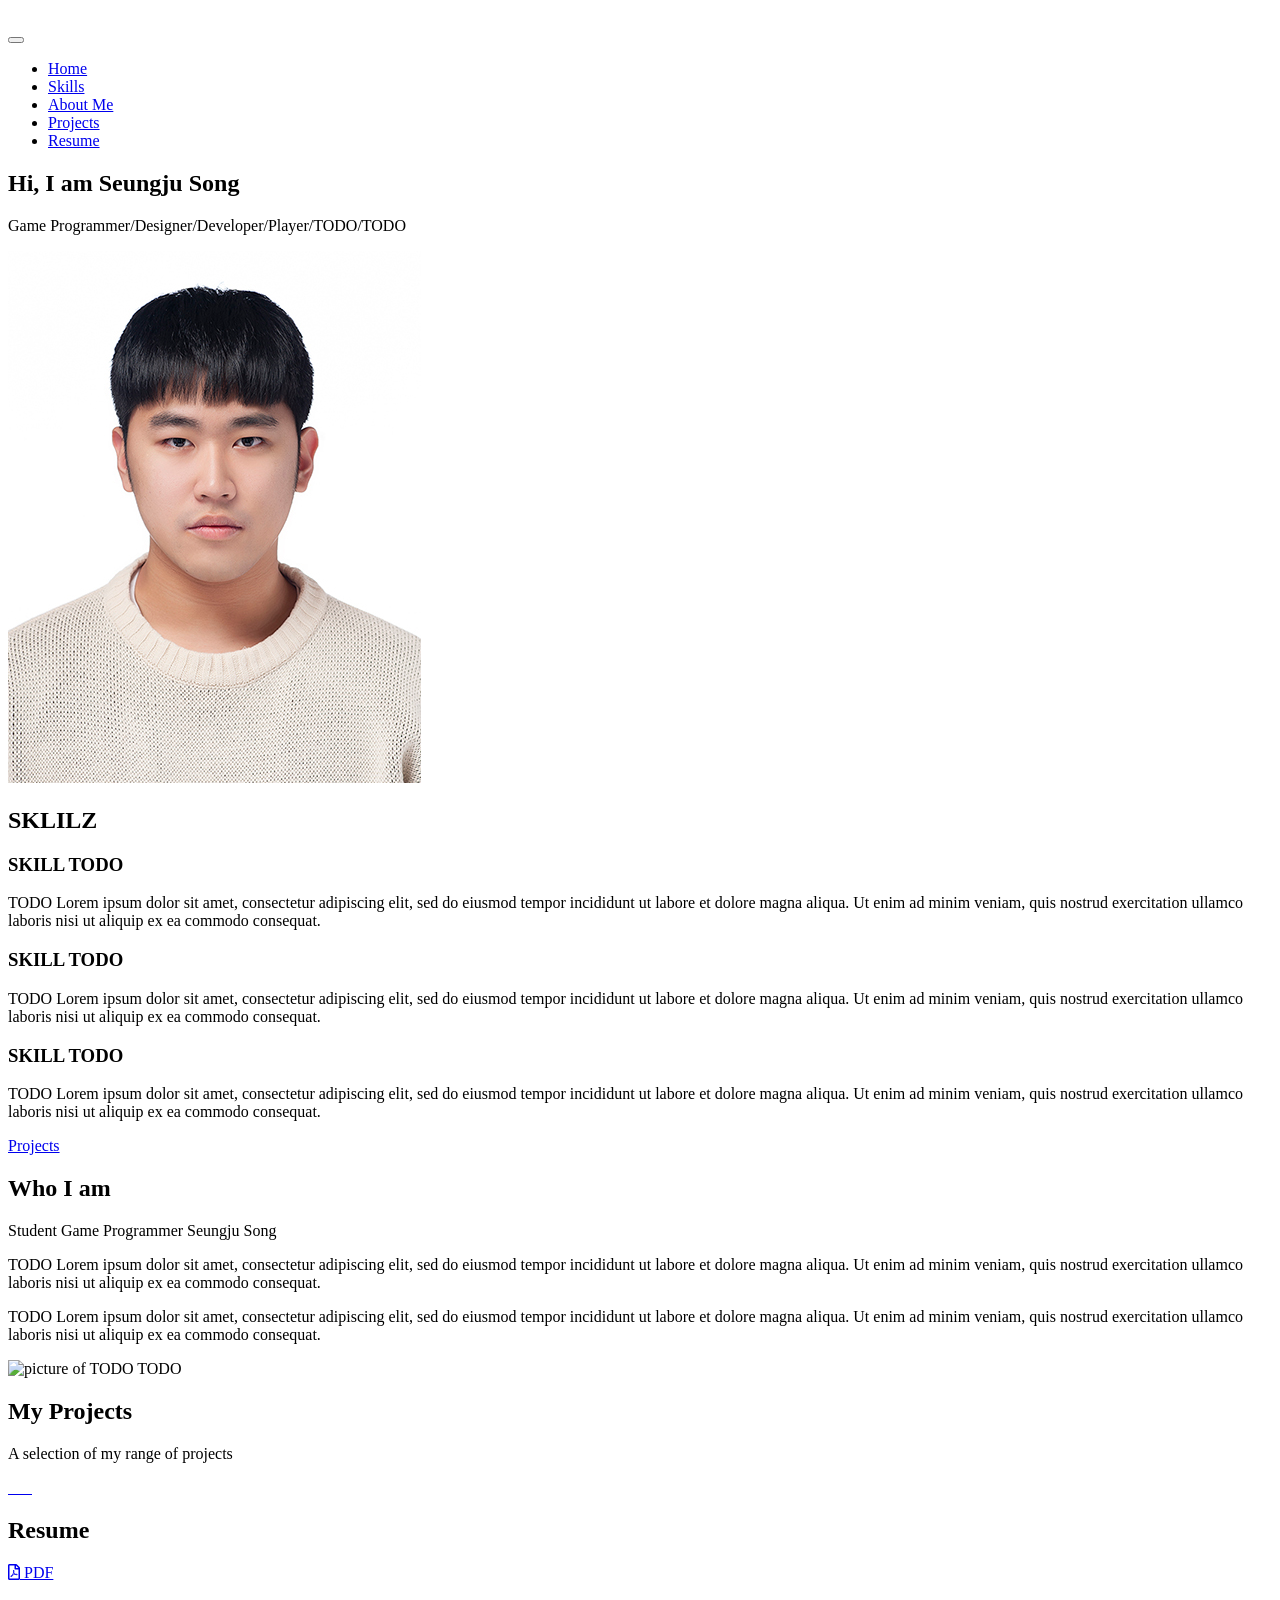
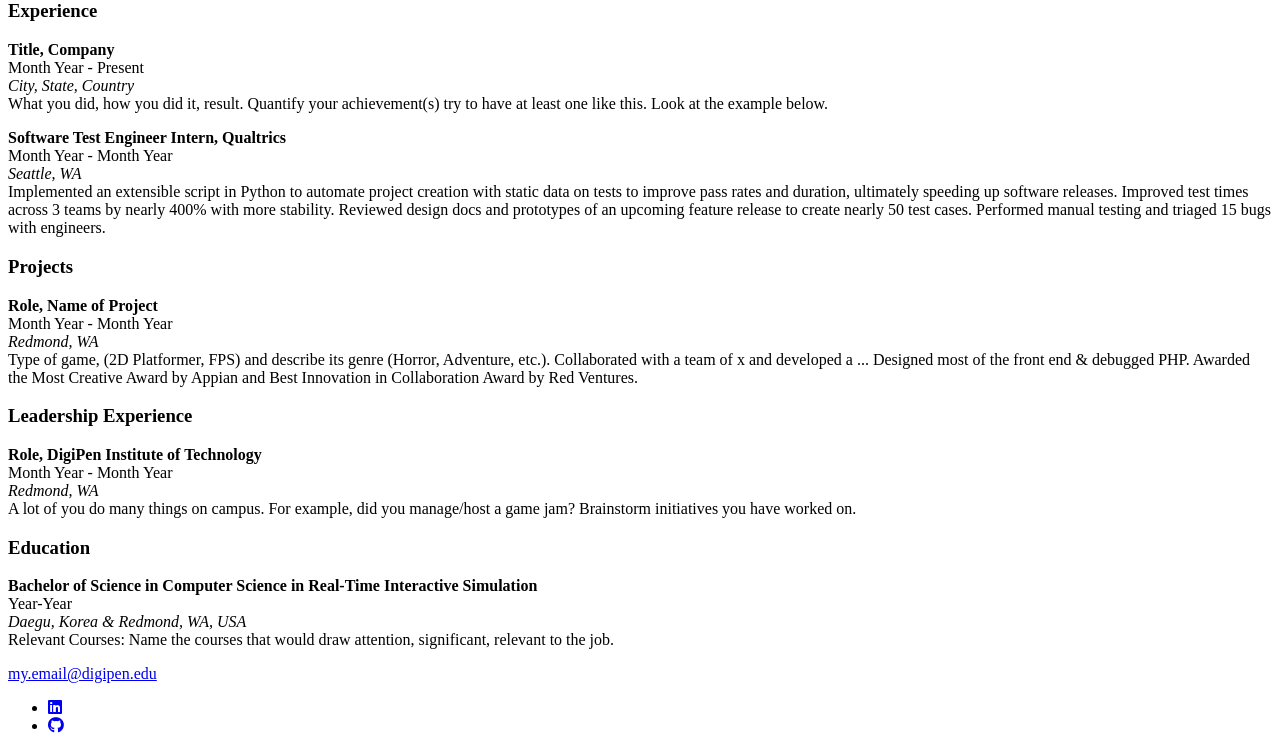
==== index.html @ 893039c9 "Update index.html" ====
<!-- https://youtu.be/_xkSvufmjEs?si=mh-MXT2ZdUasYAYn&t=3416 -->
<!-- adobe.ly/2GAgF93 -->
<!-- https://scrimba.com/build-and-deploy-your-portfolio-c012 -->
<!DOCTYPE html>
<html lang="en">

<head>
    <meta charset="UTF-8">
    <link rel="icon" type="image/svg+xml" href="../img/face.jpg">

    <!-- Help auto scale for desktop & mobile -->
    <meta name="viewport" content="width=device-width, initial-scale=1.0" />
    <title>STUDENT TODO Website</title>

    <!-- Normalize the difference across browsers  https://necolas.github.io/normalize.css/ -->
    <link rel="stylesheet" href="external/normalize.css" />

    <link rel="stylesheet" href="https://cdnjs.cloudflare.com/ajax/libs/font-awesome/5.11.2/css/all.css"
        integrity="sha256-46qynGAkLSFpVbEBog43gvNhfrOj+BmwXdxFgVK/Kvc=" crossorigin="anonymous" />

    <!-- https://fonts.google.com/selection/embed -->
    <link rel="preconnect" href="https://fonts.googleapis.com" />
    <link rel="preconnect" href="https://fonts.gstatic.com" crossorigin />
    <link
        href="https://fonts.googleapis.com/css2?family=Source+Code+Pro:ital,wght@0,200..900;1,200..900&family=Source+Sans+3:ital,wght@0,200..900;1,200..900&display=swap"
        rel="stylesheet" />

    <link rel="stylesheet" href="css/style.css" />
</head>

<body>
    <header>
        <div class="logo">
            <!-- alt text can be blank since the logo is purely decorative and putting something like logo isn't actually helpful -->
            <img src="img/cout.jpg" alt="">
        </div>
        <button class="nav-toggle" aria-label="toggle navigation">
            <span class="hamburger"></span>
        </button>
        <nav class="nav">
            <ul class="nav__list">
                <li class="nav__item"> <a href="#home" class="nav__link">Home</a> </li>
                <li class="nav__item"> <a href="#skills" class="nav__link">Skills</a> </li>
                <li class="nav__item"> <a href="#about" class="nav__link">About Me</a> </li>
                <li class="nav__item"> <a href="#projects" class="nav__link">Projects</a> </li>
                <li class="nav__item"> <a href="#resume" class="nav__link">Resume</a> </li>
            </ul>
        </nav>
    </header>

    <!-- Introduction -->

    <section class="intro" id="#home">
        <!-- TODO put in a mouse based interactive shader visualization page-->
        <!-- <div class="intro-bg">
            <iframe src="webgl/for_fun.html"></iframe>
        </div> -->
        <h1 class="section__title section__title--intro">
            Hi, I am <strong>Seungju Song</strong>
        </h1>
        <p class="section__subtitle section__subtitle--intro">Game Programmer/Designer/Developer/Player/TODO/TODO</p>
        <img src="img/face.jpg" alt="a picture of Seungju Song" class="intro__img" />
    </section>

    <!-- My Services -->
    <section class="my-services" id="skills">
        <h2 class="section__title section__title--services">SKLILZ</h2>
        <div class="services">
            <div class="service">
                <h3>SKILL TODO</h3>
                <p> TODO
                    Lorem ipsum dolor sit amet, consectetur adipiscing elit, sed do eiusmod tempor incididunt ut labore
                    et dolore magna aliqua. Ut enim ad minim veniam, quis nostrud exercitation ullamco laboris nisi ut
                    aliquip ex ea commodo consequat.
                </p>
            </div>

            <div class="service">
                <h3>SKILL TODO</h3>
                <p> TODO
                    Lorem ipsum dolor sit amet, consectetur adipiscing elit, sed do eiusmod tempor incididunt ut labore
                    et dolore magna aliqua. Ut enim ad minim veniam, quis nostrud exercitation ullamco laboris nisi ut
                    aliquip ex ea commodo consequat.
                </p>
            </div>

            <div class="service">
                <h3>SKILL TODO</h3>
                <p> TODO
                    Lorem ipsum dolor sit amet, consectetur adipiscing elit, sed do eiusmod tempor incididunt ut labore
                    et dolore magna aliqua. Ut enim ad minim veniam, quis nostrud exercitation ullamco laboris nisi ut
                    aliquip ex ea commodo consequat.
                </p>
            </div>
        </div>

        <a href="#projects" class="btn">Projects</a>
    </section>

    <!-- About Me -->
    <section class="about-me" id="about">
        <h2 class="section__title section__title--about">Who I am</h2>
        <p class="section__subtitle section__subtitle--about">
            Student Game Programmer Seungju Song
        </p>

        <div class="about-me__body">
            <p>
                TODO Lorem ipsum dolor sit amet, consectetur adipiscing elit, sed do eiusmod tempor incididunt ut labore
                et dolore magna aliqua. Ut enim ad minim veniam, quis nostrud exercitation ullamco laboris nisi ut
                aliquip ex ea commodo consequat.
            </p>
            <p>
                TODO Lorem ipsum dolor sit amet, consectetur adipiscing elit, sed do eiusmod tempor incididunt ut labore
                et dolore magna aliqua. Ut enim ad minim veniam, quis nostrud exercitation ullamco laboris nisi ut
                aliquip ex ea commodo consequat.
            </p>
        </div>
        <img src="img/tall.jpg" alt="picture of TODO TODO" class="about-me__img" />
    </section>

    <!-- My Portfolio -->
    <section class="my-projects" id="projects">
        <h2 class="section__title section__title--projects">My Projects</h2>
        <p class="section__subtitle section__subtitle--projects">
            A selection of my range of projects
        </p>
        <div class="portfolio">
            <a href="portfolio/01_hello.html" class="portfolio__item">
                <img src="img/portfolio_thumbnails/01_hello.jpg" alt="" class="portfolio__img" />
            </a>
            <a href="portfolio/02_meshes.html" class="portfolio__item">
                <img src="img/portfolio_thumbnails/02_meshes.jpg" alt="" class="portfolio__img" />
            </a>
            <a href="portfolio/03_fog.html" class="portfolio__item">
                <img src="img/portfolio_thumbnails/03_fog.jpg" alt="" class="portfolio__img" />
            </a>
            <a href="portfolio/04_toon.html" class="portfolio__item">
                <img src="img/portfolio_thumbnails/04_toon.jpg" alt="" class="portfolio__img" />
            </a>
            <a href="portfolio/05_shadow.html" class="portfolio__item">
                <img src="img/portfolio_thumbnails/05_shadow.jpg" alt="" class="portfolio__img" />
            </a>
            <a href="portfolio/06_value.html" class="portfolio__item">
                <img src="img/portfolio_thumbnails/06_value.jpg" alt="" class="portfolio__img" />
            </a>
            <a href="portfolio/07_gradient.html" class="portfolio__item">
                <img src="img/portfolio_thumbnails/07_gradient.jpg" alt="" class="portfolio__img" />
            </a>

        </div>
    </section>

    <!-- Resume Section -->
    <section class="my-resume" id="resume">
        <h2 class="section__title section__title--resume">Resume</h2>
        <a target="_blank" href="docs/Resume.pdf"><i class="far fa-file-pdf"></i> PDF</a>

        <div class="resume-section">
            <h3>Experience</h3>
            <div class="resume-item">
                <p>
                    <b>Title, Company</b></br>
                    Month Year - Present</br>
                    <em>City, State, Country</em></br>
                    What you did, how you did it, result. Quantify your achievement(s) try to have at least one like
                    this. Look at the example below.
                </p>
            </div>
            <div class="resume-item">
                <p>
                    <b>Software Test Engineer Intern, Qualtrics</b></br>
                    Month Year - Month Year </br>
                    <em>Seattle, WA</em></br>
                    Implemented an extensible script in Python to automate project creation with static data on tests to
                    improve pass rates and duration, ultimately speeding up software releases. Improved test times
                    across 3 teams by nearly 400% with more stability. Reviewed design docs and prototypes of an
                    upcoming feature release to create nearly 50 test cases. Performed manual testing and triaged 15
                    bugs with engineers.
                </p>
            </div>
            <h3>Projects</h3>
            <div class="resume-item">
                <p>
                    <b>Role, Name of Project</b></br>
                    Month Year - Month Year</br>
                    <em>Redmond, WA</em></br>
                    Type of game, (2D Platformer, FPS) and describe its genre (Horror, Adventure, etc.).
                    Collaborated with a team of x and developed a ...
                    Designed most of the front end & debugged PHP.
                    Awarded the Most Creative Award by Appian and Best Innovation in Collaboration Award by Red
                    Ventures.
                </p>
            </div>

            <h3>Leadership Experience</h3>
            <div class="resume-item">
                <p>
                    <b>Role, DigiPen Institute of Technology</b></br>
                    Month Year - Month Year</br>
                    <em>Redmond, WA</em></br>
                    A lot of you do many things on campus.
                    For example, did you manage/host a game jam?
                    Brainstorm initiatives you have worked on.
                </p>
            </div>

            <h3>Education</h3>
            <div class="resume-item">
                <p>
                    <b>Bachelor of Science in Computer Science in Real-Time Interactive Simulation</b></br>
                    Year-Year</br>
                    <em>Daegu, Korea & Redmond, WA, USA</em></br>
                    Relevant Courses: Name the courses that would draw attention, significant, relevant to the job.
                </p>
            </div>
        </div>
    </section>
    <!-- /Resume Section -->

    <!-- Footer -->
    <footer class="footer">
        <a href="mailto:my.email@digipen.edu" class="footer__link">my.email@digipen.edu</a>
        <ul class="social-list">
            <li class="social-list__item">
                <a class="social-list__link" href="https://linkedin.com/in/mylinkedinid">
                    <i class="fab fa-linkedin"></i>
                </a>
            </li>
            <li class="social-list__item">
                <a class="social-list__link" href="https://github.com/mygithubid">
                    <i class="fab fa-github"></i>
                </a>
            </li>
            <!-- Want to list more? search : https://fontawesome.com/v5/search?ic=brands -->
        </ul>
    </footer>

    <script src="js/index.js"></script>
</body>

</html>
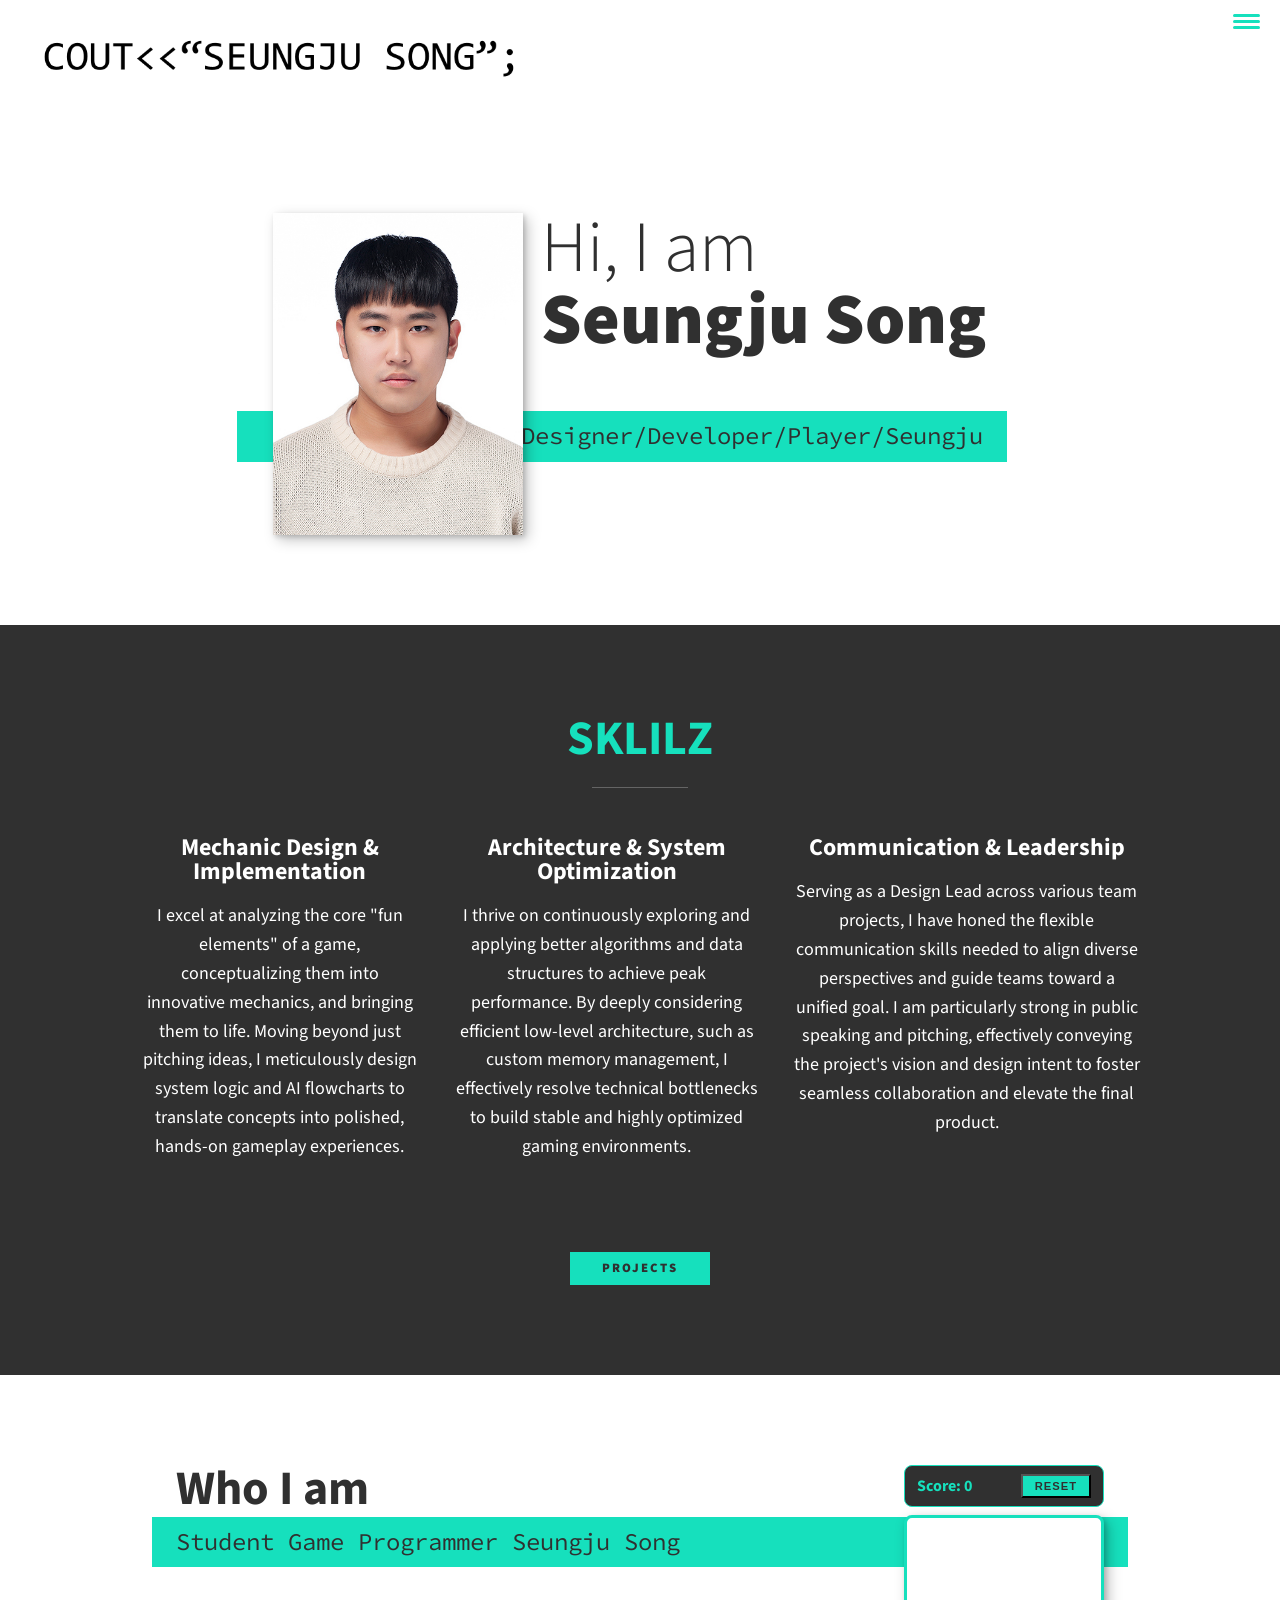
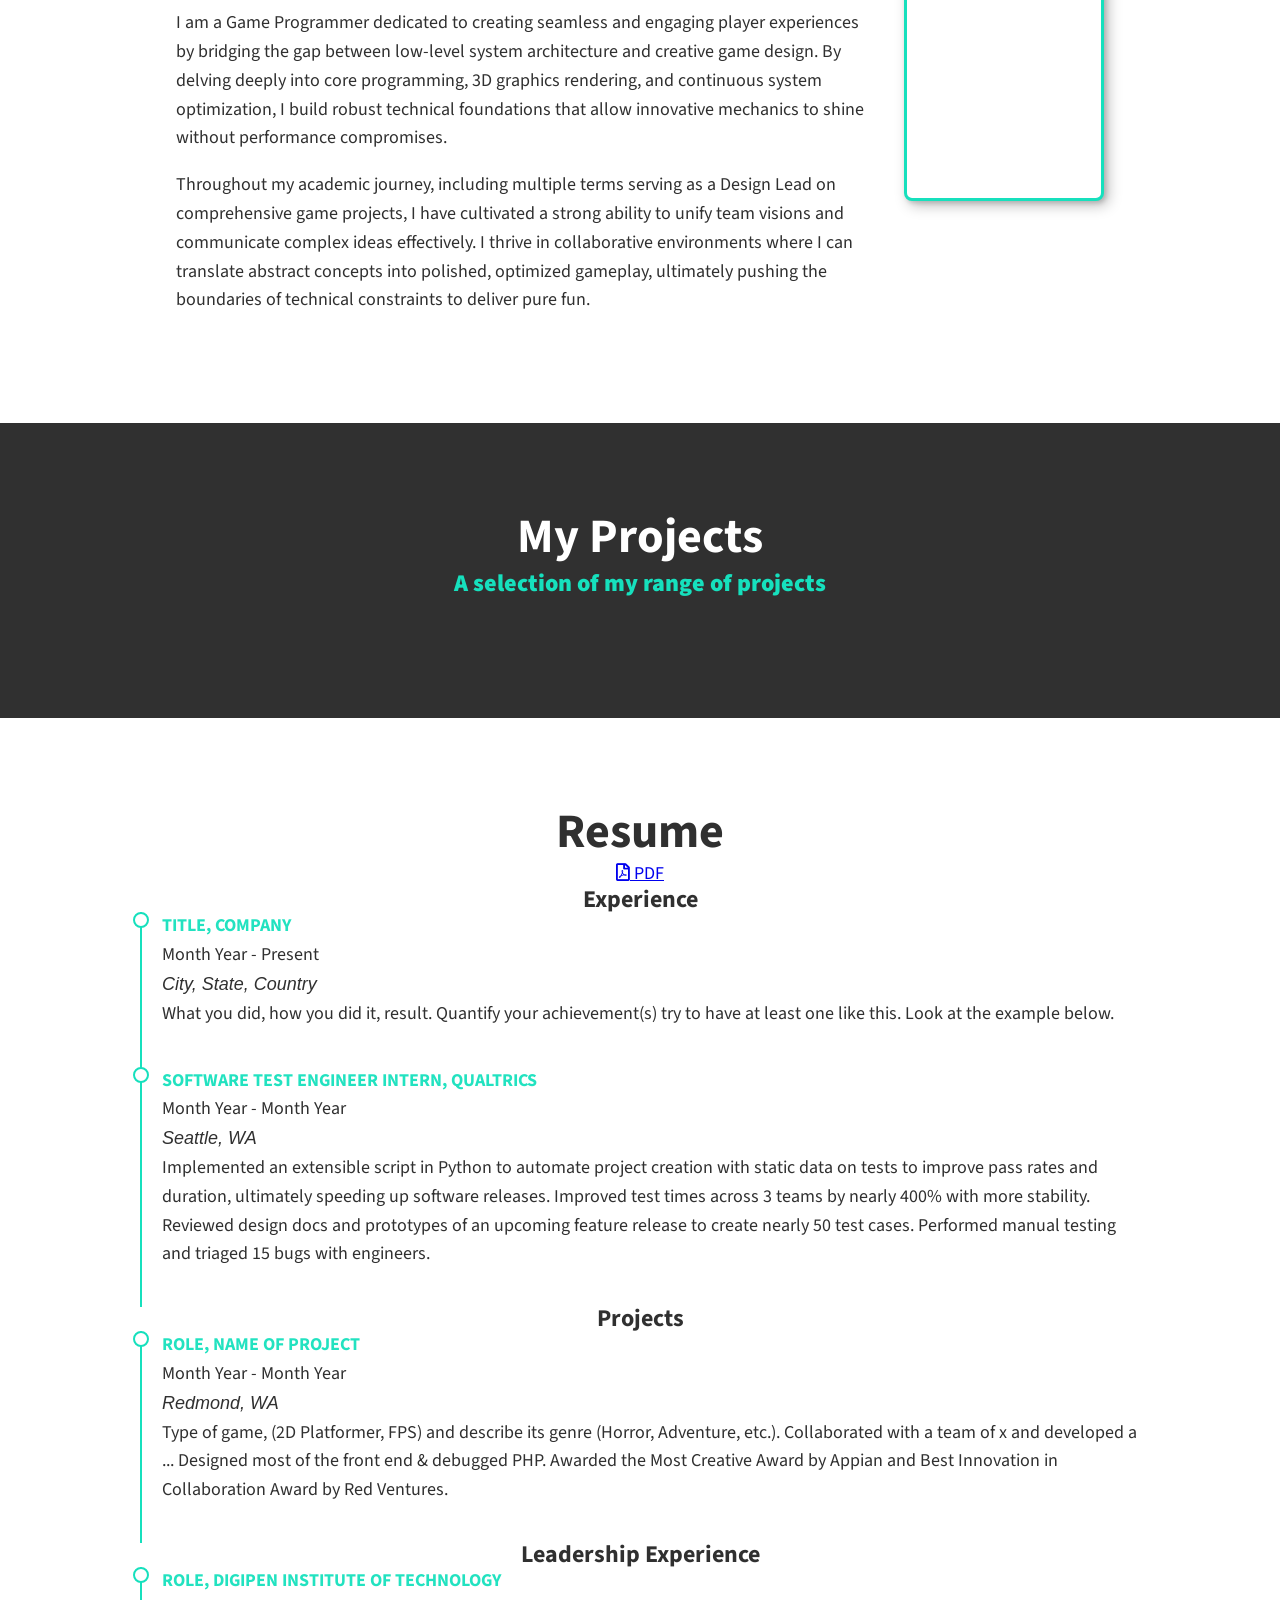
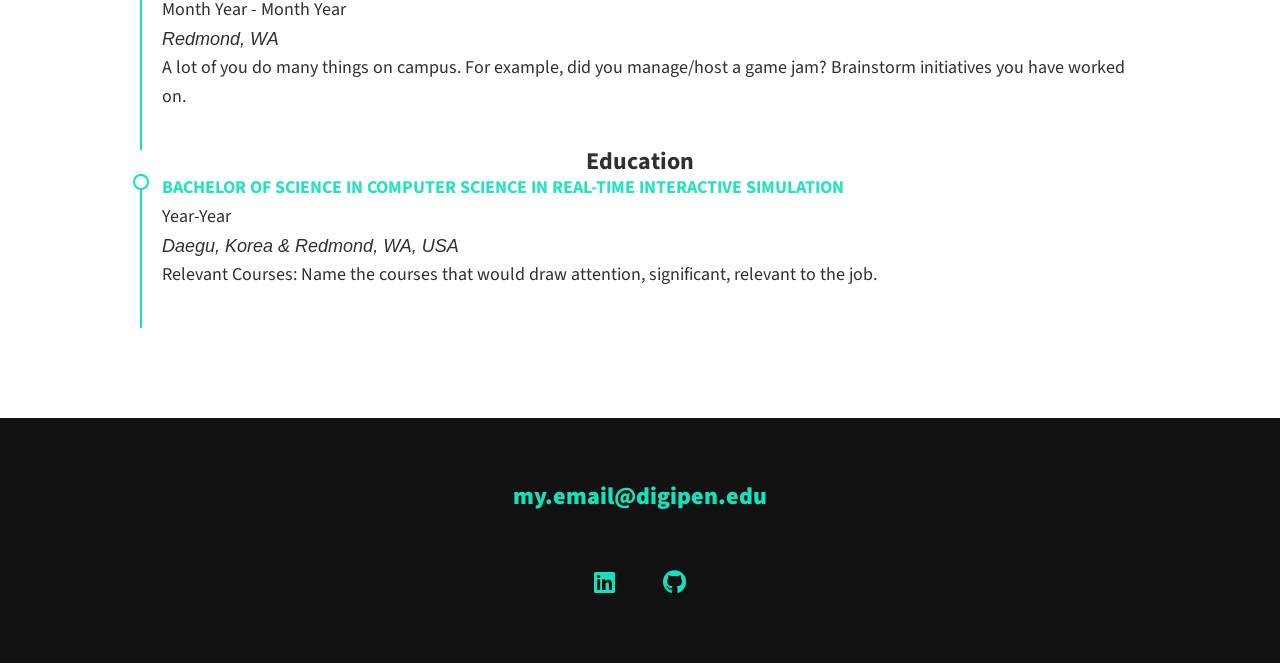
==== commit a9c3fb1a: "need resume" ====
--- a/index.html
+++ b/index.html
@@ -10,7 +10,7 @@
 
     <!-- Help auto scale for desktop & mobile -->
     <meta name="viewport" content="width=device-width, initial-scale=1.0" />
-    <title>STUDENT TODO Website</title>
+    <title>Seungju Website</title>
 
     <!-- Normalize the difference across browsers  https://necolas.github.io/normalize.css/ -->
     <link rel="stylesheet" href="external/normalize.css" />
@@ -26,6 +26,7 @@
         rel="stylesheet" />
 
     <link rel="stylesheet" href="css/style.css" />
+    <script src="https://cdnjs.cloudflare.com/ajax/libs/matter-js/0.19.0/matter.min.js"></script>
 </head>
 
 <body>
@@ -58,7 +59,7 @@
         <h1 class="section__title section__title--intro">
             Hi, I am <strong>Seungju Song</strong>
         </h1>
-        <p class="section__subtitle section__subtitle--intro">Game Programmer/Designer/Developer/Player/TODO/TODO</p>
+        <p class="section__subtitle section__subtitle--intro">Game Programmer/Designer/Developer/Player/Seungju</p>
         <img src="img/face.jpg" alt="a picture of Seungju Song" class="intro__img" />
     </section>
 
@@ -67,29 +68,20 @@
         <h2 class="section__title section__title--services">SKLILZ</h2>
         <div class="services">
             <div class="service">
-                <h3>SKILL TODO</h3>
-                <p> TODO
-                    Lorem ipsum dolor sit amet, consectetur adipiscing elit, sed do eiusmod tempor incididunt ut labore
-                    et dolore magna aliqua. Ut enim ad minim veniam, quis nostrud exercitation ullamco laboris nisi ut
-                    aliquip ex ea commodo consequat.
+                <h3>Mechanic Design & Implementation</h3>
+                <p> I excel at analyzing the core "fun elements" of a game, conceptualizing them into innovative mechanics, and bringing them to life. Moving beyond just pitching ideas, I meticulously design system logic and AI flowcharts to translate concepts into polished, hands-on gameplay experiences.
                 </p>
             </div>
 
             <div class="service">
-                <h3>SKILL TODO</h3>
-                <p> TODO
-                    Lorem ipsum dolor sit amet, consectetur adipiscing elit, sed do eiusmod tempor incididunt ut labore
-                    et dolore magna aliqua. Ut enim ad minim veniam, quis nostrud exercitation ullamco laboris nisi ut
-                    aliquip ex ea commodo consequat.
+                <h3>Architecture & System Optimization</h3>
+                <p> I thrive on continuously exploring and applying better algorithms and data structures to achieve peak performance. By deeply considering efficient low-level architecture, such as custom memory management, I effectively resolve technical bottlenecks to build stable and highly optimized gaming environments.
                 </p>
             </div>
 
             <div class="service">
-                <h3>SKILL TODO</h3>
-                <p> TODO
-                    Lorem ipsum dolor sit amet, consectetur adipiscing elit, sed do eiusmod tempor incididunt ut labore
-                    et dolore magna aliqua. Ut enim ad minim veniam, quis nostrud exercitation ullamco laboris nisi ut
-                    aliquip ex ea commodo consequat.
+                <h3>Communication & Leadership</h3>
+                <p> Serving as a Design Lead across various team projects, I have honed the flexible communication skills needed to align diverse perspectives and guide teams toward a unified goal. I am particularly strong in public speaking and pitching, effectively conveying the project's vision and design intent to foster seamless collaboration and elevate the final product.
                 </p>
             </div>
         </div>
@@ -106,18 +98,22 @@
 
         <div class="about-me__body">
             <p>
-                TODO Lorem ipsum dolor sit amet, consectetur adipiscing elit, sed do eiusmod tempor incididunt ut labore
-                et dolore magna aliqua. Ut enim ad minim veniam, quis nostrud exercitation ullamco laboris nisi ut
-                aliquip ex ea commodo consequat.
+                I am a Game Programmer dedicated to creating seamless and engaging player experiences by bridging the gap between low-level system architecture and creative game design. By delving deeply into core programming, 3D graphics rendering, and continuous system optimization, I build robust technical foundations that allow innovative mechanics to shine without performance compromises.
             </p>
             <p>
-                TODO Lorem ipsum dolor sit amet, consectetur adipiscing elit, sed do eiusmod tempor incididunt ut labore
-                et dolore magna aliqua. Ut enim ad minim veniam, quis nostrud exercitation ullamco laboris nisi ut
-                aliquip ex ea commodo consequat.
+                Throughout my academic journey, including multiple terms serving as a Design Lead on comprehensive game projects, I have cultivated a strong ability to unify team visions and communicate complex ideas effectively. I thrive in collaborative environments where I can translate abstract concepts into polished, optimized gameplay, ultimately pushing the boundaries of technical constraints to deliver pure fun.
             </p>
         </div>
-        <img src="img/tall.jpg" alt="picture of TODO TODO" class="about-me__img" />
-    </section>
+
+        <div class="suika-wrapper suika-grid-area">
+            <div class="suika-header">
+                <h3 id="score-display">Score: 0</h3>
+                <button id="reset-button" class="btn">Reset</button>
+            </div>
+            <div id="suika-container">
+                </div>
+        </div>
+</section>
 
     <!-- My Portfolio -->
     <section class="my-projects" id="projects">
--- a/css/style.css
+++ b/css/style.css
@@ -0,0 +1,610 @@
+/* make padding within widths rather calculating with total width? */
+*,
+*::before,
+*::after {
+  box-sizing: border-box;
+}
+
+/* Custom Properties */
+
+:root {
+  --ff-primary: "Source Sans 3", sans-serif;
+  --ff-secondary: "Source Code Pro", monospace;
+
+  --fw-reg: 300;
+  --fw-bold: 900;
+
+  --clr-light: #ffffff;
+  --clr-dark: #303030;
+  --clr-accent: #16e0bd;
+
+  --fs-h1: 3rem;
+  --fs-h2: 2.25rem;
+  --fs-h3: 1.25rem;
+  --fs-body: 1rem;
+
+  --bs: 0.25em 0.25em 0.75em rgba(0, 0, 0, 0.25),
+    0.125em 0.125em 0.25em rgba(0, 0, 0, 0.15);
+}
+
+/* With wider screens use differnt/bigger numbers */
+@media (min-width: 800px) {
+  :root {
+    --fs-h1: 4.5rem;
+    --fs-h2: 3rem;
+    --fs-h3: 1.5rem;
+    --fs-body: 1.125rem;
+  }
+}
+
+/* General Styles */
+
+html {
+  scroll-behavior: smooth;
+}
+
+body {
+  background: var(--clr-light);
+  color: var(--clr-dark);
+  margin: 0;
+  font-family: var(--ff-primary);
+  font-size: var(--fs-body);
+  line-height: 1.6;
+}
+
+section {
+  padding: 5em 2em;
+}
+
+img {
+  display: block;
+  max-width: 100%;
+}
+
+strong {
+  font-weight: var(--fw-bold);
+}
+
+:focus {
+  outline: 3px solid var(--clr-accent);
+  outline-offset: 3px;
+}
+
+.btn {
+  display: inline-block;
+  padding: 0.5em 2.5em;
+  background: var(--clr-accent);
+  color: var(--clr-dark);
+  text-decoration: none;
+  cursor: pointer;
+  font-size: 0.8rem;
+  text-transform: uppercase;
+  letter-spacing: 2px;
+  font-weight: var(--fw-bold);
+  transition: transform 200ms ease-in-out;
+}
+
+.btn:hover {
+  transform: scale(1.1);
+}
+
+/* Typography */
+
+h1,
+h2,
+h3 {
+  line-height: 1;
+  margin: 0;
+}
+
+h1 {
+  font-size: var(--fs-h1);
+}
+
+h2 {
+  font-size: var(--fs-h2);
+}
+
+h3 {
+  font-size: var(--fs-h3);
+}
+
+.section__title {
+  margin-bottom: 0.25rem;
+}
+
+.section__title--intro {
+  font-weight: var(--fw-reg);
+}
+
+.section__title--intro strong {
+  display: block;
+}
+
+.section__subtitle {
+  margin: 0;
+  font-size: var(--fs-h3);
+}
+
+.section__subtitle--intro,
+.section__subtitle--about {
+  background: var(--clr-accent);
+  padding: 0.25em 1em;
+  font-family: var(--ff-secondary);
+  margin-bottom: 1em;
+}
+
+.section__subtitle--projects {
+  color: var(--clr-accent);
+  font-weight: var(--fw-bold);
+  margin-bottom: 1em;
+}
+
+/* header */
+header {
+  display: flex;
+  justify-content: space-between;
+  padding: 1em;
+}
+.logo {
+  max-width: 528px;
+}
+
+.nav {
+  position: fixed;
+  background: var(--clr-dark);
+  color: var(--clr-light);
+  top: 0;
+  bottom: 0;
+  left: 0;
+  right: 0;
+  z-index: 100;
+
+  transform: translateX(100%);
+  transition: transform 250ms cubic-bezier(0.5, 0, 0.5, 1);
+}
+
+.nav__list {
+  list-style: none;
+  display: flex;
+  height: 100%;
+  flex-direction: column;
+  justify-content: space-evenly;
+  align-items: center;
+  margin: 0;
+  padding: 0;
+}
+
+.nav__link {
+  color: inherit;
+  font-weight: var(--fw-bold);
+  font-size: var(--fs-h2);
+  text-decoration: none;
+}
+
+.nav__link:hover {
+  color: var(--clr-accent);
+}
+
+.nav-toggle {
+  padding: 0.5em;
+  background: transparent;
+  border: 0;
+  cursor: pointer;
+  position: absolute;
+  right: 1em;
+  top: 1em;
+  z-index: 1000;
+}
+
+.nav-open .nav {
+  transform: translateX(0);
+}
+
+.nav-open .nav-toggle {
+  position: fixed;
+}
+
+.nav-open .hamburger {
+  transform: rotate(0.625turn);
+}
+
+.nav-open .hamburger::before {
+  transform: rotate(90deg) translateX(-6px);
+}
+
+.nav-open .hamburger::after {
+  opacity: 0;
+}
+
+.hamburger {
+  display: block;
+  position: relative;
+}
+
+.hamburger,
+.hamburger::before,
+.hamburger::after {
+  background: var(--clr-accent);
+  width: 2em;
+  height: 3px;
+  border-radius: 1em;
+  transition: transform 250ms ease-in-out;
+}
+
+.hamburger::before,
+.hamburger::after {
+  content: "";
+  position: absolute;
+  left: 0;
+  right: 0;
+}
+
+.hamburger::before {
+  top: 6px;
+}
+.hamburger::after {
+  bottom: 6px;
+}
+
+/* Intro Section */
+.intro {
+  position: relative;
+  z-index: 2;
+}
+
+.intro-bg {
+  position: absolute;
+  top: 0;
+  left: 0;
+  width: 100%;
+  height: 100%;
+  overflow: hidden;
+  z-index: -2;
+}
+
+.intro-bg iframe {
+  width: 100%;
+  height: 100%;
+  border: none;
+  position: absolute;
+  top: 0;
+  left: 0;
+}
+
+.intro__img {
+  box-shadow: var(--bs);
+}
+
+.section__subtitle--intro {
+  display: inline-block;
+}
+
+@media (min-width: 600px) {
+  .intro {
+    display: grid;
+    width: min-content;
+    margin: 0 auto;
+    column-gap: 1em;
+    grid-template-areas:
+      "img title"
+      "img subtitle";
+    grid-template-columns: min-content max-content;
+  }
+
+  .intro__img {
+    grid-area: img;
+    min-width: 250px;
+    position: relative;
+    z-index: 2;
+  }
+
+  .section__subtitle--intro {
+    align-self: start;
+    grid-column: -1/1;
+    grid-row: 2;
+    text-align: right;
+    position: relative;
+    left: -1.5em;
+    width: calc(100% + 1.5em);
+  }
+}
+
+/* my services section */
+
+.my-services {
+  background-color: var(--clr-dark);
+  background-image: url(../img/skills-bg.jpg);
+  background-size: cover;
+  background-blend-mode: overlay;
+  color: var(--clr-light);
+  text-align: center;
+}
+
+.section__title--services {
+  color: var(--clr-accent);
+  position: relative;
+}
+
+.section__title--services::after {
+  content: "";
+  display: block;
+  width: 2em;
+  height: 1px;
+  margin: 0.5em auto 1em;
+  background: var(--clr-light);
+  opacity: 0.25;
+}
+
+.services {
+  margin-bottom: 4em;
+}
+
+.service {
+  max-width: 500px;
+  margin: 0 auto;
+}
+
+@media (min-width: 800px) {
+  .services {
+    display: flex;
+    max-width: 1000px;
+    margin-left: auto;
+    margin-right: auto;
+  }
+
+  .service + .service {
+    margin-left: 2em;
+  }
+}
+
+/* About Me */
+
+.about-me {
+  max-width: 1000px;
+  margin: 0 auto;
+}
+
+.about-me__img {
+  box-shadow: var(--bs);
+}
+
+@media (min-width: 600px) {
+  .about-me {
+    display: grid;
+    grid-template-columns: 1fr 200px;
+    grid-template-areas:
+      "title img"
+      "subtitle img"
+      "text img";
+    column-gap: 2em;
+  }
+
+  .section__title--about {
+    grid-area: title;
+  }
+
+  .section__subtitle--about {
+    grid-column: 1 / -1;
+    grid-row: 2;
+    position: relative;
+    left: -1em;
+    width: calc(100% + 2em);
+    padding-left: 1em;
+    padding-right: calc(200px + 2.5em);
+  }
+
+  .about-me__img {
+    grid-area: img;
+    position: relative;
+    z-index: 2;
+  }
+}
+
+/* Portfolio / My projects */
+
+.my-projects {
+  background-color: var(--clr-dark);
+  color: var(--clr-light);
+  text-align: center;
+}
+
+.portfolio {
+  display: grid;
+  grid-template-columns: repeat(auto-fit, minmax(300px, 1fr));
+  max-width: 1200px;
+  margin: 0 auto;
+}
+
+.portfolio__item {
+  background: var(--clr-dark);
+  overflow: hidden;
+}
+
+.portfolio__img {
+  transition: transform 750ms cubic-bezier(0.5, 0, 0.5, 1), opacity 250ms linear;
+}
+
+.portfolio__item:focus {
+  position: relative;
+  z-index: 2;
+}
+
+.portfolio__img:hover,
+.portfolio__item:focus .portfolio__img {
+  transform: scale(1.2);
+  opacity: 0.75;
+}
+
+/*--------------------------------------------------------------
+# Resume Section
+--------------------------------------------------------------*/
+
+.section__title--resume {
+  text-align: center;
+}
+
+.my-resume {
+  display: flex;
+  flex-direction: column;
+  align-items: center;
+}
+
+.resume-section h3 {
+  color: var(--clr-dark);
+  text-align: center;
+}
+
+.resume-section .resume-item {
+  padding: 0 0 20px 20px;
+  margin-top: -18px;
+  border-left: 2px solid var(--clr-accent);
+  position: relative;
+  max-width: 1000px;
+}
+
+.resume-section .resume-item b {
+  text-transform: uppercase;
+  color: color-mix(in srgb, var(--clr-accent), transparent 5%);
+  position: sticky;
+}
+
+.resume-section .resume-item::before {
+  content: "";
+  position: absolute;
+  width: 16px;
+  height: 16px;
+  border-radius: 50px;
+  left: -9px;
+  top: 0;
+  background: var(--clr-light);
+  border: 2px solid var(--clr-accent);
+}
+
+/* Footer */
+
+.footer {
+  background: #111;
+  color: var(--clr-accent);
+  text-align: center;
+  padding: 2.5em 0;
+  font-size: var(--fs-h3);
+}
+
+.footer a {
+  color: inherit;
+  text-decoration: none;
+}
+
+.footer__link {
+  font-weight: var(--fw-bold);
+}
+
+.footer__link:hover,
+.social-list__link:hover {
+  opacity: 0.7;
+}
+
+.footer__link:hover {
+  text-decoration: underline;
+}
+
+.social-list {
+  list-style: none;
+  display: flex;
+  justify-content: center;
+  margin: 2em 0 0;
+  padding: 0;
+}
+
+.social-list__item {
+  margin: 0 0.5em;
+}
+
+.social-list__link {
+  padding: 0.5em;
+}
+
+/* individual portfolio item styles */
+
+.portfolio-item-individual {
+  padding: 0 2em 2em;
+  max-width: 1200px;
+  margin: 0 auto;
+}
+
+.portfolio-item-individual p,
+.portfolio-item-individual ul {
+  max-width: 600px;
+  margin-left: auto;
+  margin-right: auto;
+}
+
+.portfolio-item-individual iframe {
+  box-shadow: var(--bs);
+  display: block;
+  max-width: 1200px;
+  width: 100%;
+  height: auto;
+  aspect-ratio: 4 / 3; /* Maintain aspect ratio */
+  margin: 0 auto; /* Centering */
+  border: none;
+}
+
+
+.suika-wrapper {
+    width: 100%;
+    max-width: 300px; 
+    margin: 0 auto;
+    display: flex;
+    flex-direction: column;
+    gap: 8px;
+    z-index: 2;
+}
+
+@media (min-width: 600px) {
+    .suika-grid-area {
+        grid-area: img; 
+    }
+}
+
+.suika-header {
+    display: flex;
+    justify-content: space-between;
+    align-items: center;
+    background: var(--clr-dark);
+    padding: 8px 12px;
+    border-radius: 8px;
+    border: 1px solid var(--clr-accent);
+}
+
+.suika-header h3 {
+    font-size: 1rem;
+    color: var(--clr-accent);
+    margin: 0;
+}
+
+#reset-button {
+    padding: 4px 12px;
+    font-size: 0.7rem;
+    letter-spacing: 1px;
+}
+
+#suika-container {
+    width: 100%;
+    aspect-ratio: 210 / 300; 
+    position: relative;
+    border: 3px solid var(--clr-accent);
+    border-radius: 8px;
+    background: #fff;
+    cursor: pointer;
+    box-shadow: var(--bs);
+    overflow: hidden;
+   
+}
+
+#suika-container canvas {
+    width: 100% !important;
+    height: 100% !important;
+    display: block;
+}
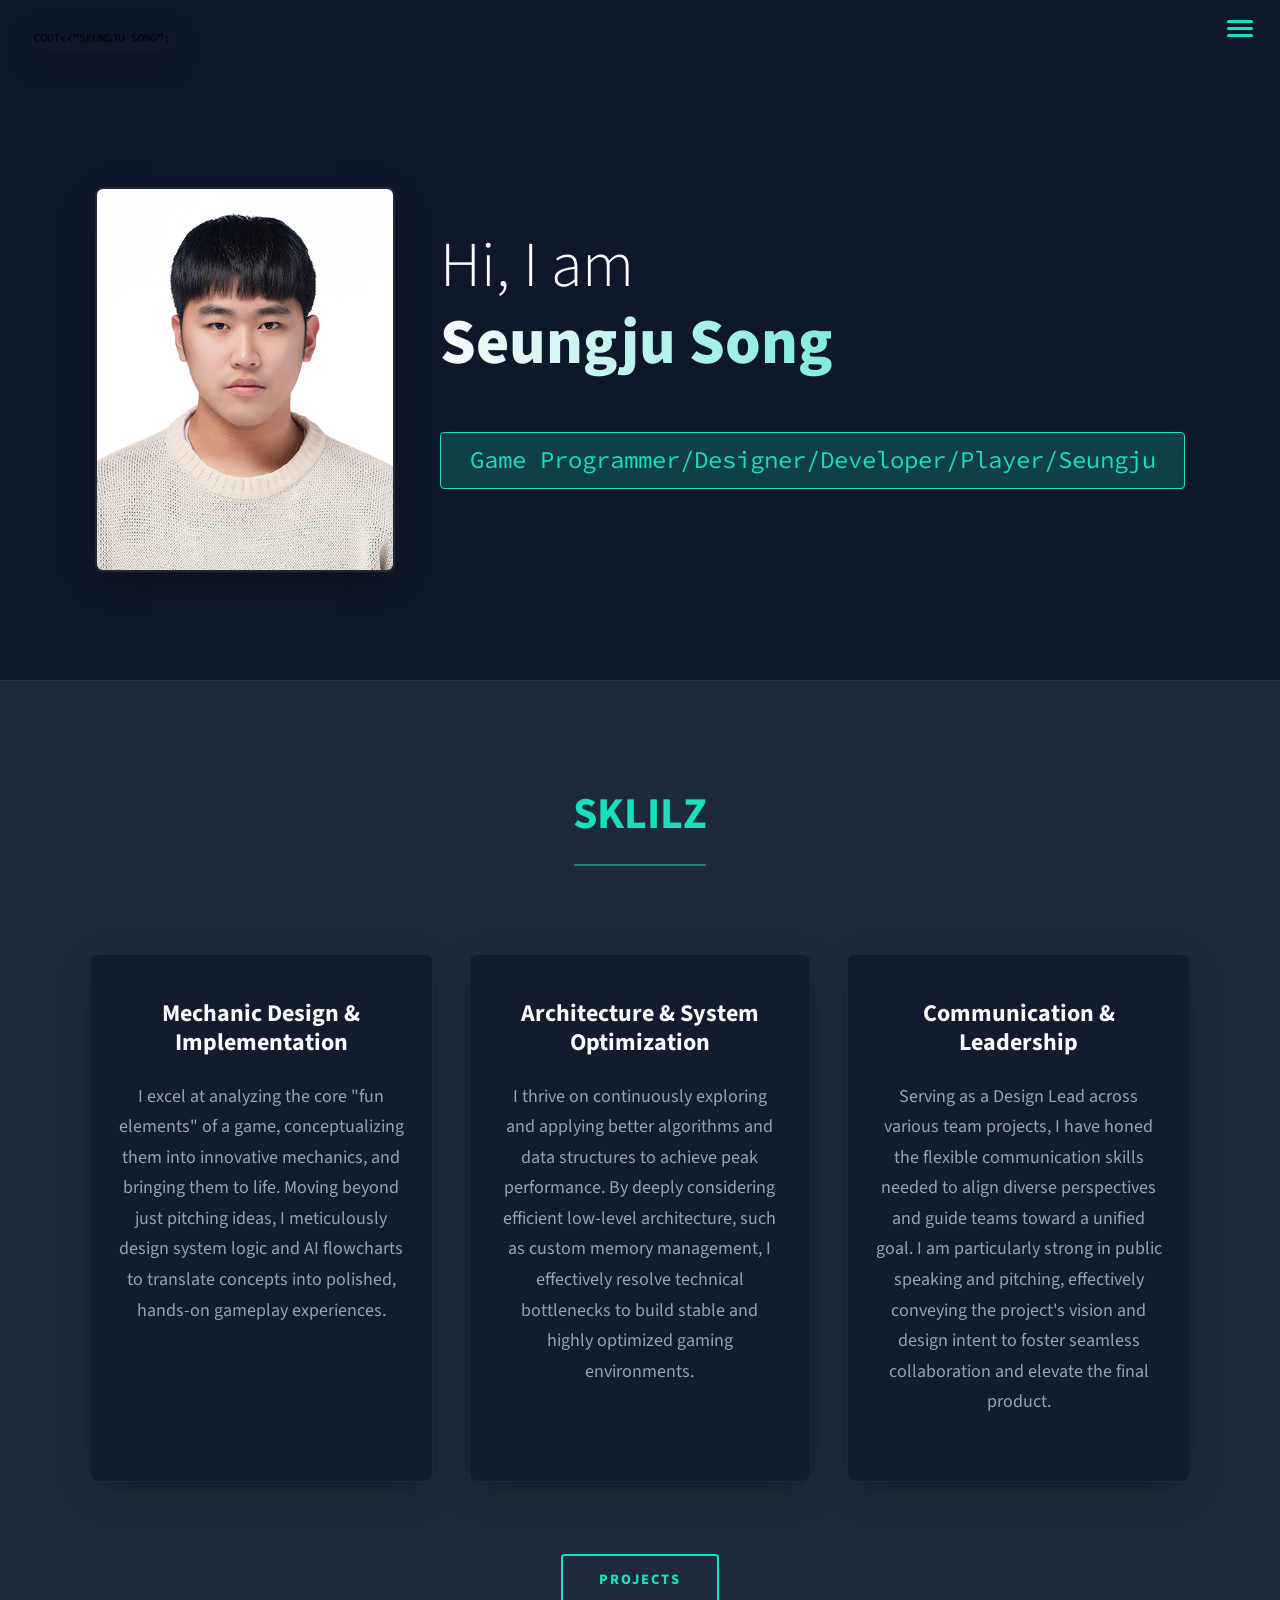
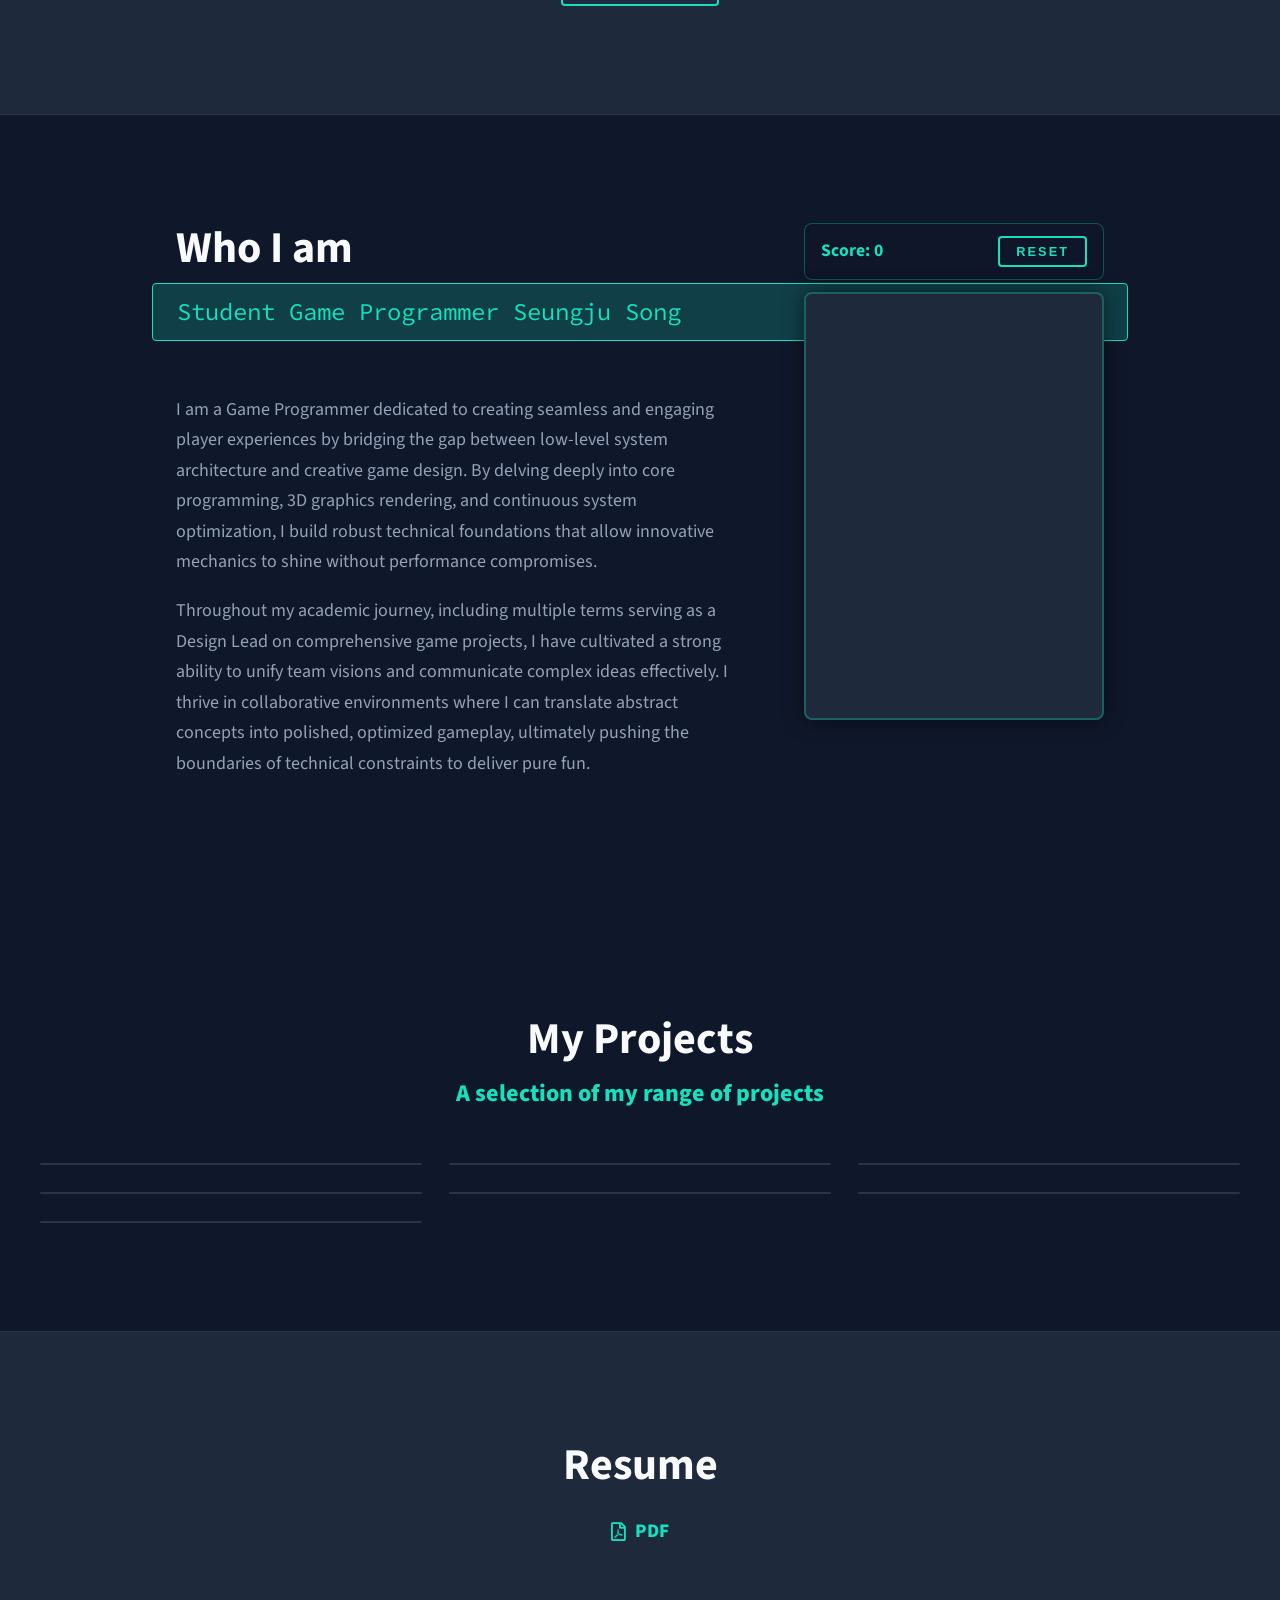
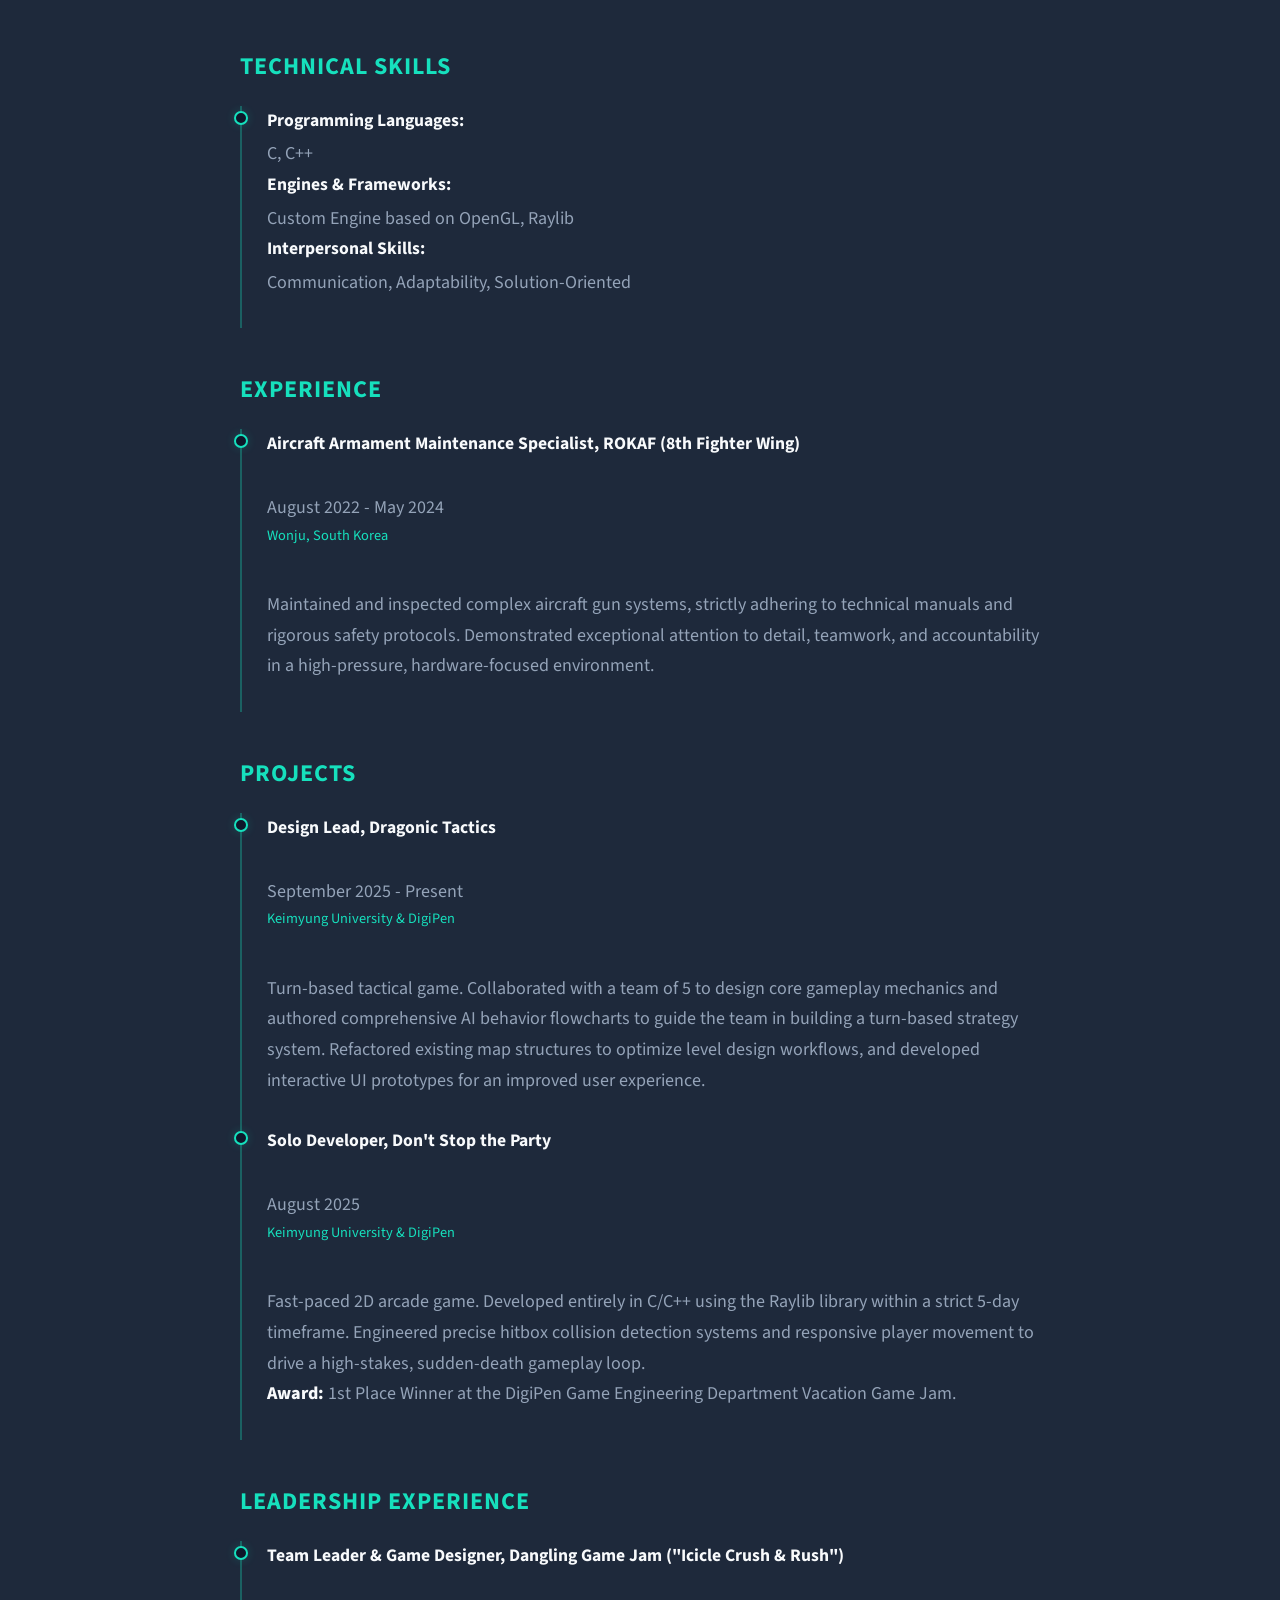
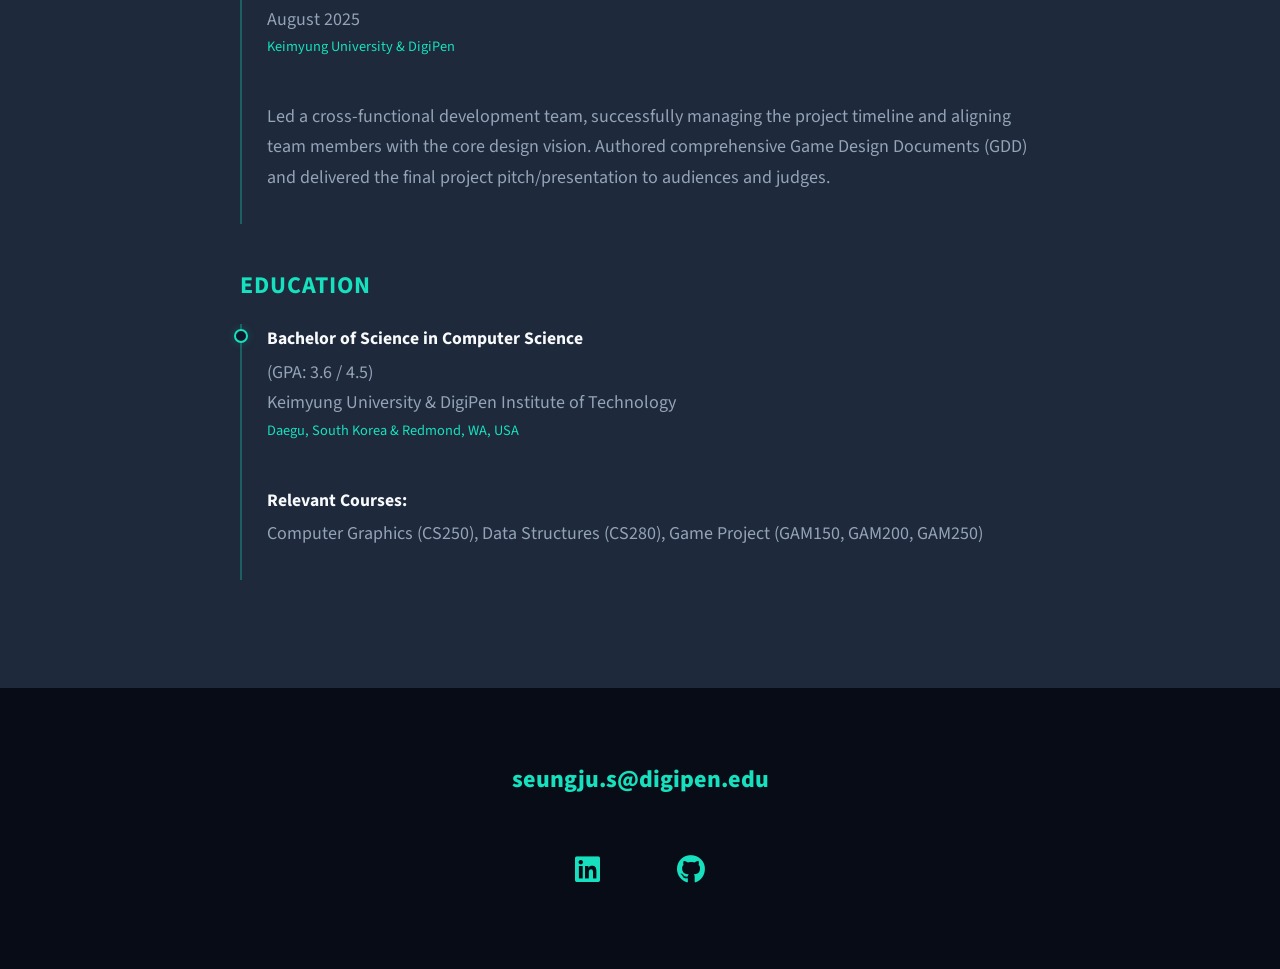
==== commit 8931439a: "done" ====
--- a/index.html
+++ b/index.html
@@ -148,66 +148,66 @@
     </section>
 
     <!-- Resume Section -->
-    <section class="my-resume" id="resume">
+<section class="my-resume" id="resume">
         <h2 class="section__title section__title--resume">Resume</h2>
         <a target="_blank" href="docs/Resume.pdf"><i class="far fa-file-pdf"></i> PDF</a>
 
         <div class="resume-section">
+            <h3>Technical Skills</h3>
+            <div class="resume-item">
+                <p>
+                    <b>Programming Languages:</b> C, C++<br>
+                    <b>Engines & Frameworks:</b> Custom Engine based on OpenGL, Raylib<br>
+                    <b>Interpersonal Skills:</b> Communication, Adaptability, Solution-Oriented
+                </p>
+            </div>
+
             <h3>Experience</h3>
             <div class="resume-item">
                 <p>
-                    <b>Title, Company</b></br>
-                    Month Year - Present</br>
-                    <em>City, State, Country</em></br>
-                    What you did, how you did it, result. Quantify your achievement(s) try to have at least one like
-                    this. Look at the example below.
-                </p>
-            </div>
-            <div class="resume-item">
-                <p>
-                    <b>Software Test Engineer Intern, Qualtrics</b></br>
-                    Month Year - Month Year </br>
-                    <em>Seattle, WA</em></br>
-                    Implemented an extensible script in Python to automate project creation with static data on tests to
-                    improve pass rates and duration, ultimately speeding up software releases. Improved test times
-                    across 3 teams by nearly 400% with more stability. Reviewed design docs and prototypes of an
-                    upcoming feature release to create nearly 50 test cases. Performed manual testing and triaged 15
-                    bugs with engineers.
-                </p>
-            </div>
+                    <b>Aircraft Armament Maintenance Specialist, ROKAF (8th Fighter Wing)</b><br>
+                    August 2022 - May 2024<br>
+                    <em>Wonju, South Korea</em><br>
+                    Maintained and inspected complex aircraft gun systems, strictly adhering to technical manuals and rigorous safety protocols. Demonstrated exceptional attention to detail, teamwork, and accountability in a high-pressure, hardware-focused environment.
+                </p>
+            </div>
+
             <h3>Projects</h3>
             <div class="resume-item">
                 <p>
-                    <b>Role, Name of Project</b></br>
-                    Month Year - Month Year</br>
-                    <em>Redmond, WA</em></br>
-                    Type of game, (2D Platformer, FPS) and describe its genre (Horror, Adventure, etc.).
-                    Collaborated with a team of x and developed a ...
-                    Designed most of the front end & debugged PHP.
-                    Awarded the Most Creative Award by Appian and Best Innovation in Collaboration Award by Red
-                    Ventures.
+                    <b>Design Lead, Dragonic Tactics</b><br>
+                    September 2025 - Present<br>
+                    <em>Keimyung University & DigiPen</em><br>
+                    Turn-based tactical game. Collaborated with a team of 5 to design core gameplay mechanics and authored comprehensive AI behavior flowcharts to guide the team in building a turn-based strategy system. Refactored existing map structures to optimize level design workflows, and developed interactive UI prototypes for an improved user experience.
+                </p>
+            </div>
+            <div class="resume-item">
+                <p>
+                    <b>Solo Developer, Don't Stop the Party</b><br>
+                    August 2025<br>
+                    <em>Keimyung University & DigiPen</em><br>
+                    Fast-paced 2D arcade game. Developed entirely in C/C++ using the Raylib library within a strict 5-day timeframe. Engineered precise hitbox collision detection systems and responsive player movement to drive a high-stakes, sudden-death gameplay loop.<br>
+                    <strong>Award:</strong> 1st Place Winner at the DigiPen Game Engineering Department Vacation Game Jam.
                 </p>
             </div>
 
             <h3>Leadership Experience</h3>
             <div class="resume-item">
                 <p>
-                    <b>Role, DigiPen Institute of Technology</b></br>
-                    Month Year - Month Year</br>
-                    <em>Redmond, WA</em></br>
-                    A lot of you do many things on campus.
-                    For example, did you manage/host a game jam?
-                    Brainstorm initiatives you have worked on.
+                    <b>Team Leader & Game Designer, Dangling Game Jam ("Icicle Crush & Rush")</b><br>
+                    August 2025<br>
+                    <em>Keimyung University & DigiPen</em><br>
+                    Led a cross-functional development team, successfully managing the project timeline and aligning team members with the core design vision. Authored comprehensive Game Design Documents (GDD) and delivered the final project pitch/presentation to audiences and judges.
                 </p>
             </div>
 
             <h3>Education</h3>
             <div class="resume-item">
                 <p>
-                    <b>Bachelor of Science in Computer Science in Real-Time Interactive Simulation</b></br>
-                    Year-Year</br>
-                    <em>Daegu, Korea & Redmond, WA, USA</em></br>
-                    Relevant Courses: Name the courses that would draw attention, significant, relevant to the job.
+                    <b>Bachelor of Science in Computer Science</b> (GPA: 3.6 / 4.5)<br>
+                    Keimyung University & DigiPen Institute of Technology<br>
+                    <em>Daegu, South Korea & Redmond, WA, USA</em><br>
+                    <b>Relevant Courses:</b> Computer Graphics (CS250), Data Structures (CS280), Game Project (GAM150, GAM200, GAM250)
                 </p>
             </div>
         </div>
@@ -216,15 +216,15 @@
 
     <!-- Footer -->
     <footer class="footer">
-        <a href="mailto:my.email@digipen.edu" class="footer__link">my.email@digipen.edu</a>
+        <a href="mailto:seungju.s@digipen.edu" class="footer__link">seungju.s@digipen.edu</a>
         <ul class="social-list">
             <li class="social-list__item">
-                <a class="social-list__link" href="https://linkedin.com/in/mylinkedinid">
+                <a class="social-list__link" href="https://www.linkedin.com/in/seungju-song-8673b0381/">
                     <i class="fab fa-linkedin"></i>
                 </a>
             </li>
             <li class="social-list__item">
-                <a class="social-list__link" href="https://github.com/mygithubid">
+                <a class="social-list__link" href="https://github.com/seungju-digipen">
                     <i class="fab fa-github"></i>
                 </a>
             </li>
--- a/css/style.css
+++ b/css/style.css
@@ -1,167 +1,178 @@
-/* make padding within widths rather calculating with total width? */
+/* ==========================================================================
+   Base & Custom Properties
+   ========================================================================== */
 *,
 *::before,
 *::after {
   box-sizing: border-box;
 }
 
-/* Custom Properties */
-
 :root {
   --ff-primary: "Source Sans 3", sans-serif;
   --ff-secondary: "Source Code Pro", monospace;
 
   --fw-reg: 300;
-  --fw-bold: 900;
-
-  --clr-light: #ffffff;
-  --clr-dark: #303030;
-  --clr-accent: #16e0bd;
+  --fw-bold: 800;
+
+  /* Modern Dark Theme Colors */
+  --clr-bg: #0f172a;        /* Deep slate */
+  --clr-surface: #1e293b;   /* Slightly lighter slate for cards */
+  --clr-text: #94a3b8;      /* Muted text for readability */
+  --clr-heading: #f8fafc;   /* Crisp white for headings */
+  --clr-accent: #16e0bd;    /* Existing mint accent */
+  --clr-accent-glow: rgba(22, 224, 189, 0.2);
 
   --fs-h1: 3rem;
   --fs-h2: 2.25rem;
   --fs-h3: 1.25rem;
   --fs-body: 1rem;
 
-  --bs: 0.25em 0.25em 0.75em rgba(0, 0, 0, 0.25),
-    0.125em 0.125em 0.25em rgba(0, 0, 0, 0.15);
-}
-
-/* With wider screens use differnt/bigger numbers */
+  --bs: 0 10px 30px -10px rgba(0, 0, 0, 0.5);
+  --transition: all 0.3s cubic-bezier(0.25, 0.8, 0.25, 1);
+}
+
 @media (min-width: 800px) {
   :root {
-    --fs-h1: 4.5rem;
-    --fs-h2: 3rem;
+    --fs-h1: 4rem;
+    --fs-h2: 2.75rem;
     --fs-h3: 1.5rem;
     --fs-body: 1.125rem;
   }
 }
 
-/* General Styles */
-
 html {
   scroll-behavior: smooth;
 }
 
 body {
-  background: var(--clr-light);
-  color: var(--clr-dark);
+  background: var(--clr-bg);
+  color: var(--clr-text);
   margin: 0;
   font-family: var(--ff-primary);
   font-size: var(--fs-body);
-  line-height: 1.6;
+  line-height: 1.7;
 }
 
 section {
-  padding: 5em 2em;
+  padding: 6em 2em;
 }
 
 img {
   display: block;
   max-width: 100%;
+  border-radius: 8px; /* Softer edges for images */
 }
 
 strong {
   font-weight: var(--fw-bold);
+  color: var(--clr-heading);
 }
 
 :focus {
-  outline: 3px solid var(--clr-accent);
-  outline-offset: 3px;
+  outline: 2px solid var(--clr-accent);
+  outline-offset: 4px;
+}
+
+/* ==========================================================================
+   Typography & Buttons
+   ========================================================================== */
+h1, h2, h3 {
+  line-height: 1.2;
+  margin: 0;
+  color: var(--clr-heading);
+}
+
+h1 { font-size: var(--fs-h1); }
+h2 { font-size: var(--fs-h2); }
+h3 { font-size: var(--fs-h3); }
+
+.section__title {
+  margin-bottom: 0.5rem;
+}
+
+.section__title--intro {
+  font-weight: var(--fw-reg);
+}
+
+.section__title--intro strong {
+  display: block;
+  /* Gradient text effect for the name */
+  background: linear-gradient(90deg, var(--clr-heading), var(--clr-accent));
+  -webkit-background-clip: text;
+  -webkit-text-fill-color: transparent;
+}
+
+.section__subtitle {
+  margin: 0;
+  font-size: var(--fs-h3);
+}
+
+.section__subtitle--intro,
+.section__subtitle--about {
+  background: var(--clr-accent-glow);
+  color: var(--clr-accent);
+  padding: 0.3em 1.2em;
+  font-family: var(--ff-secondary);
+  margin-bottom: 1.5em;
+  border-radius: 4px;
+  border: 1px solid var(--clr-accent);
+  display: inline-block;
+}
+
+.section__subtitle--projects {
+  color: var(--clr-accent);
+  font-weight: var(--fw-bold);
+  margin-bottom: 2em;
 }
 
 .btn {
   display: inline-block;
-  padding: 0.5em 2.5em;
-  background: var(--clr-accent);
-  color: var(--clr-dark);
+  padding: 0.8em 2.5em;
+  background: transparent;
+  color: var(--clr-accent);
+  border: 2px solid var(--clr-accent);
+  border-radius: 4px;
   text-decoration: none;
   cursor: pointer;
-  font-size: 0.8rem;
+  font-size: 0.9rem;
   text-transform: uppercase;
   letter-spacing: 2px;
   font-weight: var(--fw-bold);
-  transition: transform 200ms ease-in-out;
+  transition: var(--transition);
 }
 
 .btn:hover {
-  transform: scale(1.1);
-}
-
-/* Typography */
-
-h1,
-h2,
-h3 {
-  line-height: 1;
-  margin: 0;
-}
-
-h1 {
-  font-size: var(--fs-h1);
-}
-
-h2 {
-  font-size: var(--fs-h2);
-}
-
-h3 {
-  font-size: var(--fs-h3);
-}
-
-.section__title {
-  margin-bottom: 0.25rem;
-}
-
-.section__title--intro {
-  font-weight: var(--fw-reg);
-}
-
-.section__title--intro strong {
-  display: block;
-}
-
-.section__subtitle {
-  margin: 0;
-  font-size: var(--fs-h3);
-}
-
-.section__subtitle--intro,
-.section__subtitle--about {
   background: var(--clr-accent);
-  padding: 0.25em 1em;
-  font-family: var(--ff-secondary);
-  margin-bottom: 1em;
-}
-
-.section__subtitle--projects {
-  color: var(--clr-accent);
-  font-weight: var(--fw-bold);
-  margin-bottom: 1em;
-}
-
-/* header */
+  color: var(--clr-bg);
+  box-shadow: 0 0 15px var(--clr-accent-glow);
+  transform: translateY(-3px);
+}
+
+/* ==========================================================================
+   Header & Navigation
+   ========================================================================== */
 header {
   display: flex;
   justify-content: space-between;
-  padding: 1em;
-}
-.logo {
-  max-width: 528px;
+  padding: 1.5em;
+  align-items: center;
+}
+
+.logo img {
+  max-width: 150px; /* Kept standard size, assuming cout.jpg */
+  border-radius: 4px;
+  box-shadow: var(--bs);
 }
 
 .nav {
   position: fixed;
-  background: var(--clr-dark);
-  color: var(--clr-light);
-  top: 0;
-  bottom: 0;
-  left: 0;
-  right: 0;
+  background: rgba(15, 23, 42, 0.95);
+  backdrop-filter: blur(10px);
+  color: var(--clr-heading);
+  top: 0; bottom: 0; left: 0; right: 0;
   z-index: 100;
-
   transform: translateX(100%);
-  transition: transform 250ms cubic-bezier(0.5, 0, 0.5, 1);
+  transition: transform 300ms cubic-bezier(0.5, 0, 0.1, 1);
 }
 
 .nav__list {
@@ -169,8 +180,9 @@
   display: flex;
   height: 100%;
   flex-direction: column;
-  justify-content: space-evenly;
+  justify-content: center;
   align-items: center;
+  gap: 2.5em;
   margin: 0;
   padding: 0;
 }
@@ -180,10 +192,12 @@
   font-weight: var(--fw-bold);
   font-size: var(--fs-h2);
   text-decoration: none;
+  transition: var(--transition);
 }
 
 .nav__link:hover {
   color: var(--clr-accent);
+  text-shadow: 0 0 10px var(--clr-accent-glow);
 }
 
 .nav-toggle {
@@ -192,92 +206,67 @@
   border: 0;
   cursor: pointer;
   position: absolute;
-  right: 1em;
-  top: 1em;
+  right: 1.5em;
+  top: 1.5em;
   z-index: 1000;
 }
 
-.nav-open .nav {
-  transform: translateX(0);
-}
-
-.nav-open .nav-toggle {
-  position: fixed;
-}
-
-.nav-open .hamburger {
-  transform: rotate(0.625turn);
-}
-
-.nav-open .hamburger::before {
-  transform: rotate(90deg) translateX(-6px);
-}
-
-.nav-open .hamburger::after {
-  opacity: 0;
-}
+.nav-open .nav { transform: translateX(0); }
+.nav-open .nav-toggle { position: fixed; }
+.nav-open .hamburger { transform: rotate(0.625turn); }
+.nav-open .hamburger::before { transform: rotate(90deg) translateX(-6px); }
+.nav-open .hamburger::after { opacity: 0; }
 
 .hamburger {
   display: block;
   position: relative;
 }
 
-.hamburger,
-.hamburger::before,
-.hamburger::after {
+.hamburger, .hamburger::before, .hamburger::after {
   background: var(--clr-accent);
   width: 2em;
   height: 3px;
   border-radius: 1em;
-  transition: transform 250ms ease-in-out;
-}
-
-.hamburger::before,
-.hamburger::after {
+  transition: transform 300ms ease-in-out;
+}
+
+.hamburger::before, .hamburger::after {
   content: "";
   position: absolute;
-  left: 0;
-  right: 0;
-}
-
-.hamburger::before {
-  top: 6px;
-}
-.hamburger::after {
-  bottom: 6px;
-}
-
-/* Intro Section */
+  left: 0; right: 0;
+}
+
+.hamburger::before { top: 7px; }
+.hamburger::after { bottom: 7px; }
+
+/* ==========================================================================
+   Sections: Intro, Services, About
+   ========================================================================= */
 .intro {
   position: relative;
   z-index: 2;
-}
-
-.intro-bg {
-  position: absolute;
-  top: 0;
-  left: 0;
-  width: 100%;
-  height: 100%;
-  overflow: hidden;
-  z-index: -2;
-}
-
-.intro-bg iframe {
-  width: 100%;
-  height: 100%;
-  border: none;
-  position: absolute;
-  top: 0;
-  left: 0;
+  align-items: center;
+  display: flex;
+  flex-direction: column;
+  text-align: center;
 }
 
 .intro__img {
   box-shadow: var(--bs);
+  border: 2px solid var(--clr-surface);
+  margin: 2em 0; /* Add margin for mobile view */
+}
+
+/* Adjust title placement and width for standard flow */
+.section__title--intro {
+  margin-top: 2em;
+  margin-bottom: 0.5rem;
 }
 
 .section__subtitle--intro {
-  display: inline-block;
+  align-self: center; /* Center horizontally in a column layout */
+  text-align: center;
+  margin-bottom: 2em;
 }
 
 @media (min-width: 600px) {
@@ -285,40 +274,40 @@
     display: grid;
     width: min-content;
     margin: 0 auto;
-    column-gap: 1em;
+    column-gap: 2.5em;
     grid-template-areas:
       "img title"
       "img subtitle";
     grid-template-columns: min-content max-content;
-  }
-
+    text-align: left; /* Return to left alignment for wide views */
+  }
   .intro__img {
     grid-area: img;
-    min-width: 250px;
-    position: relative;
-    z-index: 2;
-  }
-
+    min-width: 300px;
+    margin: 0; /* Remove mobile margin */
+  }
+  .section__title--intro {
+    grid-area: title;
+    margin-top: 0; /* Adjust margin back */
+  }
   .section__subtitle--intro {
-    align-self: start;
-    grid-column: -1/1;
-    grid-row: 2;
-    text-align: right;
-    position: relative;
-    left: -1.5em;
-    width: calc(100% + 1.5em);
-  }
-}
-
-/* my services section */
+    align-self: start; /* Align with top of its designated grid cell */
+    grid-area: subtitle; /* Put it in its designated area */
+    text-align: left; /* Align left alongside title */
+    /* Remove positional elements that were previously used for overlap */
+    /* position: relative; left: -1.5em; width: calc(100% + 1.5em); */
+    margin-bottom: 0; /* Clear previous margin */
+  }
+}
 
 .my-services {
-  background-color: var(--clr-dark);
-  background-image: url(../img/skills-bg.jpg);
+  background-color: var(--clr-surface);
+  background-image: url(../img/skills-bg.jpg); /* If you have this image, it blends in */
   background-size: cover;
-  background-blend-mode: overlay;
-  color: var(--clr-light);
+  background-blend-mode: multiply; /* Darkens the background image to fit the theme */
   text-align: center;
+  border-top: 1px solid rgba(255,255,255,0.05);
+  border-bottom: 1px solid rgba(255,255,255,0.05);
 }
 
 .section__title--services {
@@ -329,61 +318,65 @@
 .section__title--services::after {
   content: "";
   display: block;
-  width: 2em;
-  height: 1px;
-  margin: 0.5em auto 1em;
-  background: var(--clr-light);
-  opacity: 0.25;
+  width: 3em;
+  height: 2px;
+  margin: 0.5em auto 2em;
+  background: var(--clr-accent);
+  border-radius: 2px;
+  opacity: 0.5;
 }
 
 .services {
   margin-bottom: 4em;
+  display: grid;
+  gap: 2em;
 }
 
 .service {
-  max-width: 500px;
-  margin: 0 auto;
+  background: rgba(15, 23, 42, 0.7);
+  padding: 2.5em 1.5em;
+  border-radius: 8px;
+  border: 1px solid rgba(255,255,255,0.05);
+  box-shadow: var(--bs);
+  backdrop-filter: blur(5px);
+  transition: var(--transition);
+}
+
+.service:hover {
+  transform: translateY(-5px);
+  border-color: var(--clr-accent-glow);
+}
+
+.service h3 {
+  color: var(--clr-heading);
+  margin-bottom: 1em;
 }
 
 @media (min-width: 800px) {
   .services {
-    display: flex;
-    max-width: 1000px;
+    grid-template-columns: repeat(3, 1fr);
+    max-width: 1100px;
     margin-left: auto;
     margin-right: auto;
   }
-
-  .service + .service {
-    margin-left: 2em;
-  }
-}
-
-/* About Me */
+}
 
 .about-me {
   max-width: 1000px;
   margin: 0 auto;
 }
 
-.about-me__img {
-  box-shadow: var(--bs);
-}
-
 @media (min-width: 600px) {
   .about-me {
     display: grid;
-    grid-template-columns: 1fr 200px;
+    grid-template-columns: 1fr 300px;
     grid-template-areas:
       "title img"
       "subtitle img"
       "text img";
-    column-gap: 2em;
-  }
-
-  .section__title--about {
-    grid-area: title;
-  }
-
+    column-gap: 4em;
+  }
+  .section__title--about { grid-area: title; }
   .section__subtitle--about {
     grid-column: 1 / -1;
     grid-row: 2;
@@ -391,122 +384,162 @@
     left: -1em;
     width: calc(100% + 2em);
     padding-left: 1em;
-    padding-right: calc(200px + 2.5em);
-  }
-
-  .about-me__img {
+    padding-right: calc(300px + 4em);
+  }
+  .suika-grid-area {
     grid-area: img;
-    position: relative;
-    z-index: 2;
-  }
-}
-
-/* Portfolio / My projects */
-
+  }
+}
+
+/* ==========================================================================
+   Portfolio / Projects
+   ========================================================================== */
 .my-projects {
-  background-color: var(--clr-dark);
-  color: var(--clr-light);
+  background-color: var(--clr-bg);
   text-align: center;
 }
 
 .portfolio {
   display: grid;
-  grid-template-columns: repeat(auto-fit, minmax(300px, 1fr));
+  grid-template-columns: repeat(auto-fit, minmax(320px, 1fr));
+  gap: 1.5em;
   max-width: 1200px;
   margin: 0 auto;
 }
 
 .portfolio__item {
-  background: var(--clr-dark);
+  background: var(--clr-surface);
+  border-radius: 8px;
   overflow: hidden;
+  box-shadow: var(--bs);
+  border: 1px solid rgba(255,255,255,0.05);
+  position: relative;
 }
 
 .portfolio__img {
-  transition: transform 750ms cubic-bezier(0.5, 0, 0.5, 1), opacity 250ms linear;
-}
-
-.portfolio__item:focus {
-  position: relative;
-  z-index: 2;
-}
-
-.portfolio__img:hover,
+  width: 100%;
+  height: auto;
+  border-radius: 0;
+  transition: transform 500ms cubic-bezier(0.5, 0, 0.5, 1), opacity 250ms linear;
+}
+
+.portfolio__item:hover .portfolio__img,
 .portfolio__item:focus .portfolio__img {
-  transform: scale(1.2);
-  opacity: 0.75;
-}
-
-/*--------------------------------------------------------------
-# Resume Section
---------------------------------------------------------------*/
-
-.section__title--resume {
-  text-align: center;
-}
-
+  transform: scale(1.1);
+  opacity: 0.5;
+}
+
+/* ==========================================================================
+   Resume Section (Timeline Style)
+   ========================================================================== */
 .my-resume {
   display: flex;
   flex-direction: column;
   align-items: center;
+  background: var(--clr-surface);
+  border-top: 1px solid rgba(255,255,255,0.05);
+}
+
+.section__title--resume {
+  margin-bottom: 0.5em;
+}
+
+.my-resume > a {
+  color: var(--clr-accent);
+  text-decoration: none;
+  font-weight: var(--fw-bold);
+  font-size: 1.2rem;
+  margin-bottom: 3em;
+  display: flex;
+  align-items: center;
+  gap: 0.5em;
+  transition: var(--transition);
+}
+
+.my-resume > a:hover {
+  color: var(--clr-heading);
+  text-shadow: 0 0 8px var(--clr-accent-glow);
+}
+
+.resume-section {
+  width: 100%;
+  max-width: 800px;
 }
 
 .resume-section h3 {
-  color: var(--clr-dark);
-  text-align: center;
+  color: var(--clr-accent);
+  text-align: left;
+  margin: 2em 0 1em 0;
+  font-size: var(--fs-h3);
+  text-transform: uppercase;
+  letter-spacing: 1px;
 }
 
 .resume-section .resume-item {
-  padding: 0 0 20px 20px;
-  margin-top: -18px;
-  border-left: 2px solid var(--clr-accent);
+  padding: 0 0 30px 25px;
+  border-left: 2px solid rgba(22, 224, 189, 0.3); /* Dimmed accent line */
   position: relative;
-  max-width: 1000px;
+}
+
+.resume-section .resume-item p {
+  margin: 0;
+  color: var(--clr-text);
 }
 
 .resume-section .resume-item b {
-  text-transform: uppercase;
-  color: color-mix(in srgb, var(--clr-accent), transparent 5%);
-  position: sticky;
+  color: var(--clr-heading);
+  font-size: 1.1rem;
+  display: block;
+  margin-bottom: 0.2em;
+}
+
+.resume-section .resume-item em {
+  color: var(--clr-accent);
+  font-style: normal;
+  font-size: 0.9rem;
+  display: block;
+  margin-bottom: 0.8em;
 }
 
 .resume-section .resume-item::before {
   content: "";
   position: absolute;
-  width: 16px;
-  height: 16px;
-  border-radius: 50px;
-  left: -9px;
-  top: 0;
-  background: var(--clr-light);
+  width: 14px;
+  height: 14px;
+  border-radius: 50%;
+  left: -8px;
+  top: 5px;
+  background: var(--clr-bg);
   border: 2px solid var(--clr-accent);
-}
-
-/* Footer */
-
+  box-shadow: 0 0 10px var(--clr-accent-glow);
+}
+
+/* ==========================================================================
+   Footer
+   ========================================================================== */
 .footer {
-  background: #111;
-  color: var(--clr-accent);
+  background: #080c16;
+  color: var(--clr-text);
   text-align: center;
-  padding: 2.5em 0;
+  padding: 3em 0;
   font-size: var(--fs-h3);
 }
 
 .footer a {
-  color: inherit;
+  color: var(--clr-accent);
   text-decoration: none;
+  transition: var(--transition);
 }
 
 .footer__link {
   font-weight: var(--fw-bold);
+  font-size: 1.5rem;
 }
 
 .footer__link:hover,
 .social-list__link:hover {
-  opacity: 0.7;
-}
-
-.footer__link:hover {
-  text-decoration: underline;
+  color: var(--clr-heading);
+  text-shadow: 0 0 10px var(--clr-accent-glow);
 }
 
 .social-list {
@@ -518,93 +551,98 @@
 }
 
 .social-list__item {
-  margin: 0 0.5em;
+  margin: 0 1em;
 }
 
 .social-list__link {
   padding: 0.5em;
-}
-
-/* individual portfolio item styles */
-
+  font-size: 1.8rem;
+}
+
+/* ==========================================================================
+   Individual Portfolio Item Pages
+   ========================================================================== */
 .portfolio-item-individual {
-  padding: 0 2em 2em;
-  max-width: 1200px;
+  padding: 0 2em 4em;
+  max-width: 1000px;
   margin: 0 auto;
+}
+
+.portfolio-item-individual h2 {
+  color: var(--clr-accent);
+  margin-top: 2em;
+  margin-bottom: 1em;
 }
 
 .portfolio-item-individual p,
 .portfolio-item-individual ul {
-  max-width: 600px;
-  margin-left: auto;
-  margin-right: auto;
+  font-size: 1.1rem;
+}
+
+.portfolio-item-individual ul {
+  padding-left: 1.5em;
+}
+
+.portfolio-item-individual li {
+  margin-bottom: 0.5em;
 }
 
 .portfolio-item-individual iframe {
   box-shadow: var(--bs);
   display: block;
-  max-width: 1200px;
+  max-width: 100%;
   width: 100%;
   height: auto;
-  aspect-ratio: 4 / 3; /* Maintain aspect ratio */
-  margin: 0 auto; /* Centering */
-  border: none;
-}
-
-
+  aspect-ratio: 16 / 9; /* Widescreen aspect ratio for demos */
+  margin: 2em auto;
+  border: 1px solid rgba(255,255,255,0.1);
+  border-radius: 8px;
+  background: #000;
+}
+
+/* ==========================================================================
+   Suika Game Container Overrides
+   ========================================================================== */
 .suika-wrapper {
-    width: 100%;
-    max-width: 300px; 
-    margin: 0 auto;
-    display: flex;
-    flex-direction: column;
-    gap: 8px;
-    z-index: 2;
-}
-
-@media (min-width: 600px) {
-    .suika-grid-area {
-        grid-area: img; 
-    }
+  width: 100%;
+  max-width: 300px;
+  margin: 0 auto;
+  display: flex;
+  flex-direction: column;
+  gap: 12px;
+  z-index: 2;
 }
 
 .suika-header {
-    display: flex;
-    justify-content: space-between;
-    align-items: center;
-    background: var(--clr-dark);
-    padding: 8px 12px;
-    border-radius: 8px;
-    border: 1px solid var(--clr-accent);
+  display: flex;
+  justify-content: space-between;
+  align-items: center;
+  background: rgba(15, 23, 42, 0.8);
+  padding: 12px 16px;
+  border-radius: 8px;
+  border: 1px solid rgba(22, 224, 189, 0.3);
+  backdrop-filter: blur(5px);
 }
 
 .suika-header h3 {
-    font-size: 1rem;
-    color: var(--clr-accent);
-    margin: 0;
+  font-size: 1.1rem;
+  color: var(--clr-accent);
+  margin: 0;
 }
 
 #reset-button {
-    padding: 4px 12px;
-    font-size: 0.7rem;
-    letter-spacing: 1px;
+  padding: 6px 16px;
+  font-size: 0.8rem;
 }
 
 #suika-container {
-    width: 100%;
-    aspect-ratio: 210 / 300; 
-    position: relative;
-    border: 3px solid var(--clr-accent);
-    border-radius: 8px;
-    background: #fff;
-    cursor: pointer;
-    box-shadow: var(--bs);
-    overflow: hidden;
-   
-}
-
-#suika-container canvas {
-    width: 100% !important;
-    height: 100% !important;
-    display: block;
+  width: 100%;
+  aspect-ratio: 210 / 300;
+  position: relative;
+  border: 2px solid rgba(22, 224, 189, 0.3);
+  border-radius: 8px;
+  background: var(--clr-surface); /* Blends with the dark theme */
+  cursor: pointer;
+  box-shadow: 0 0 20px rgba(0,0,0,0.5);
+  overflow: hidden;
 }
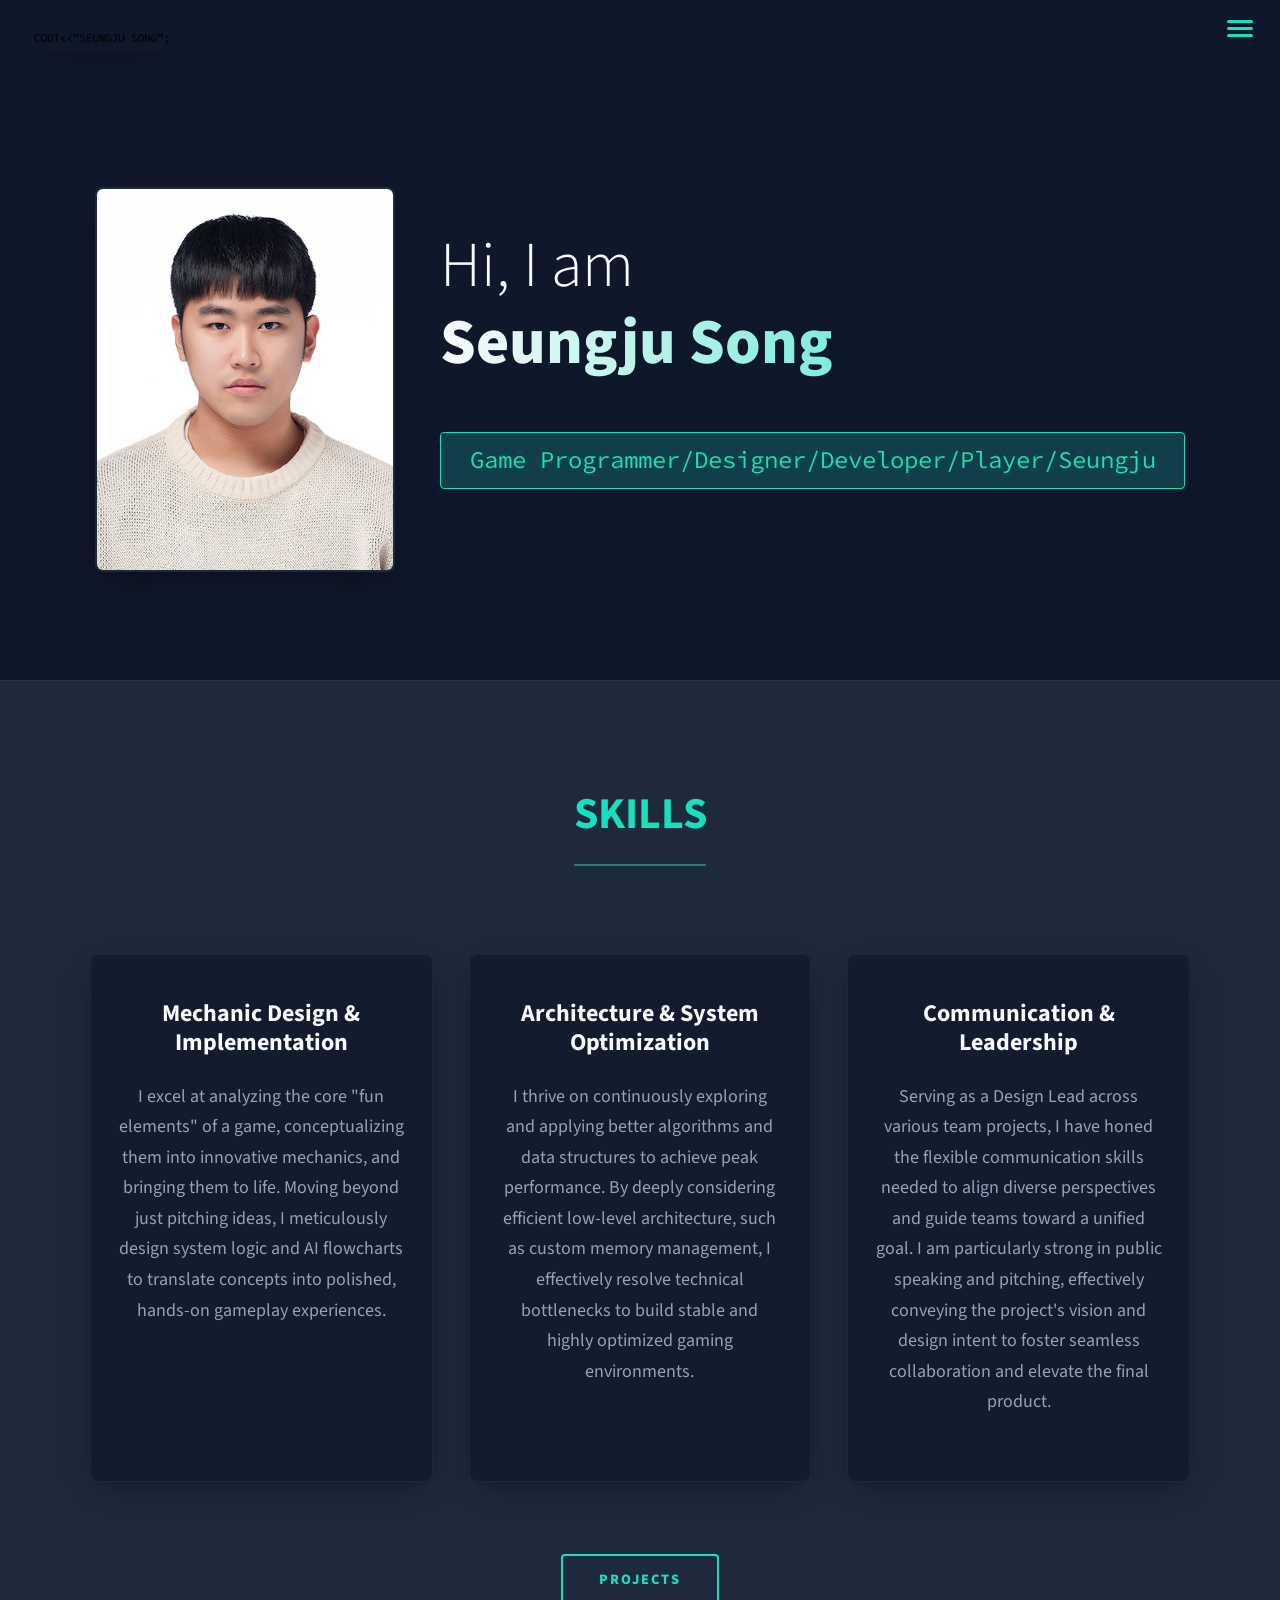
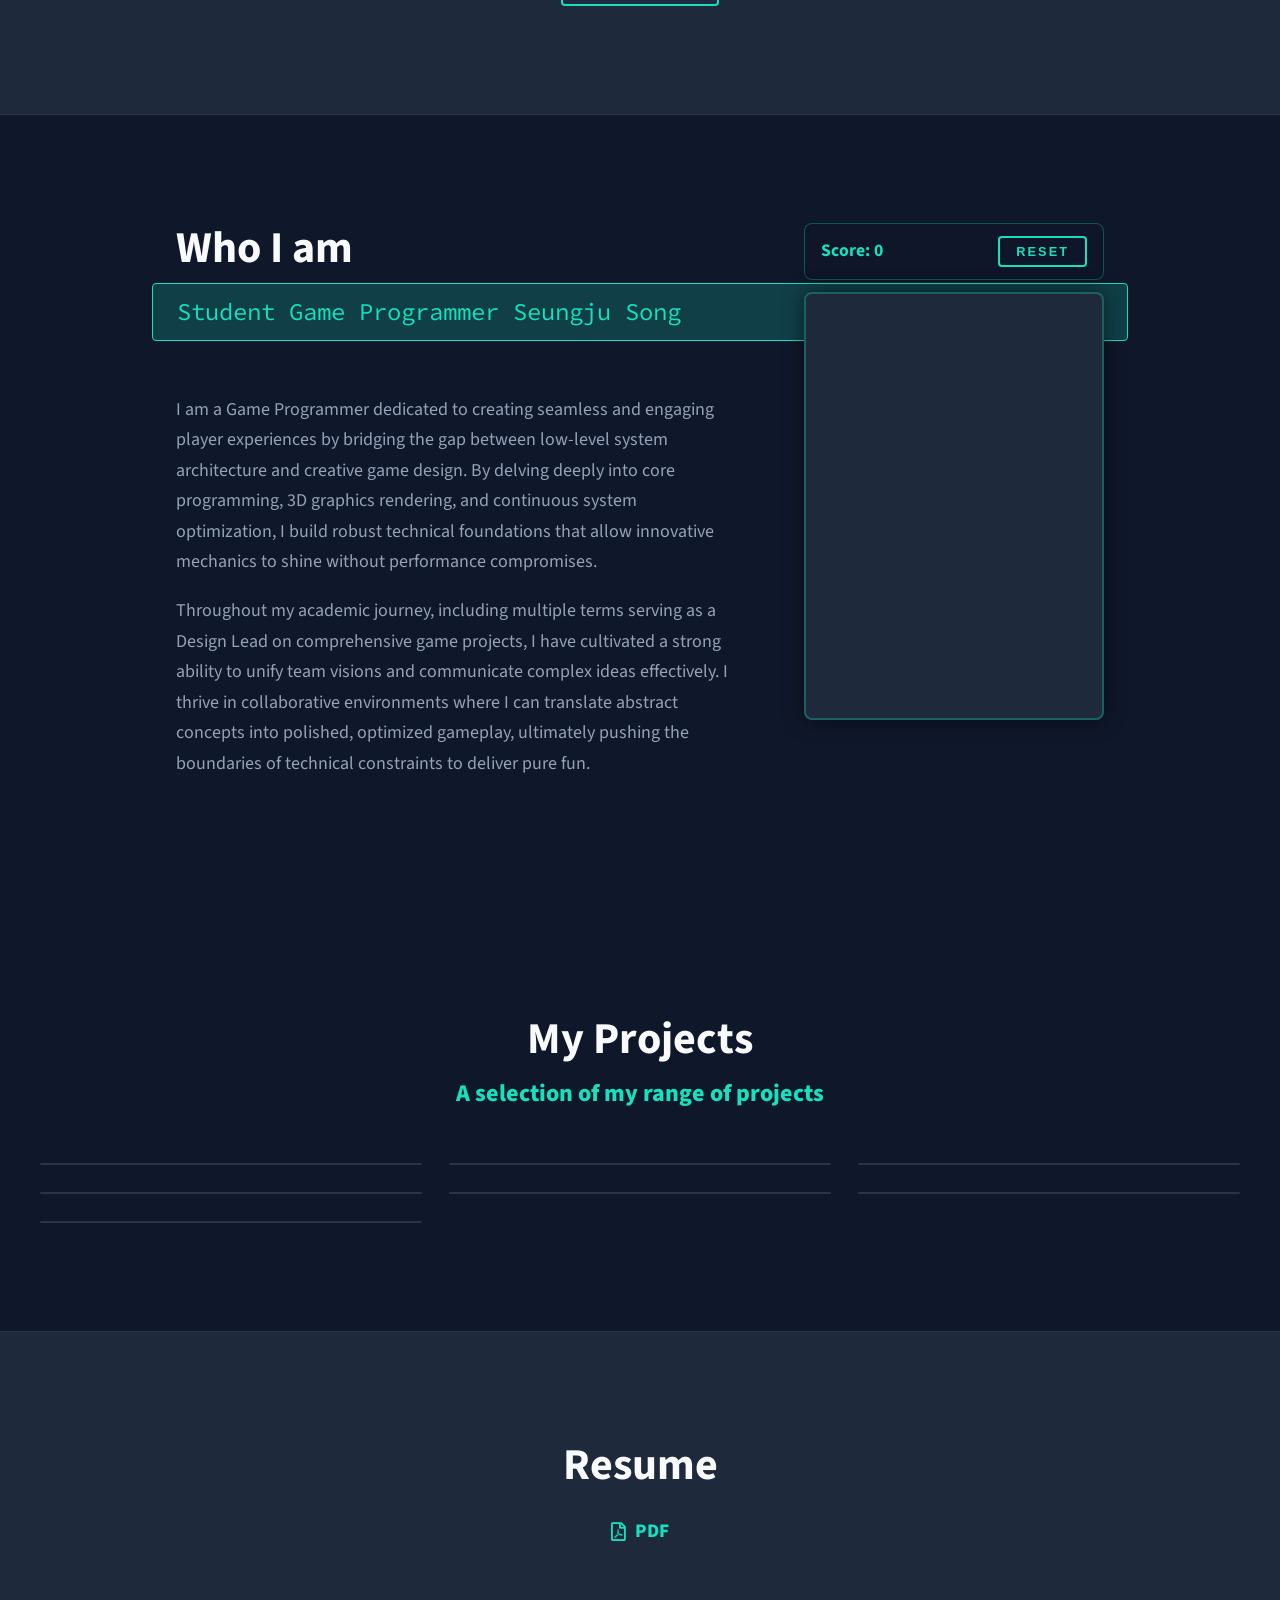
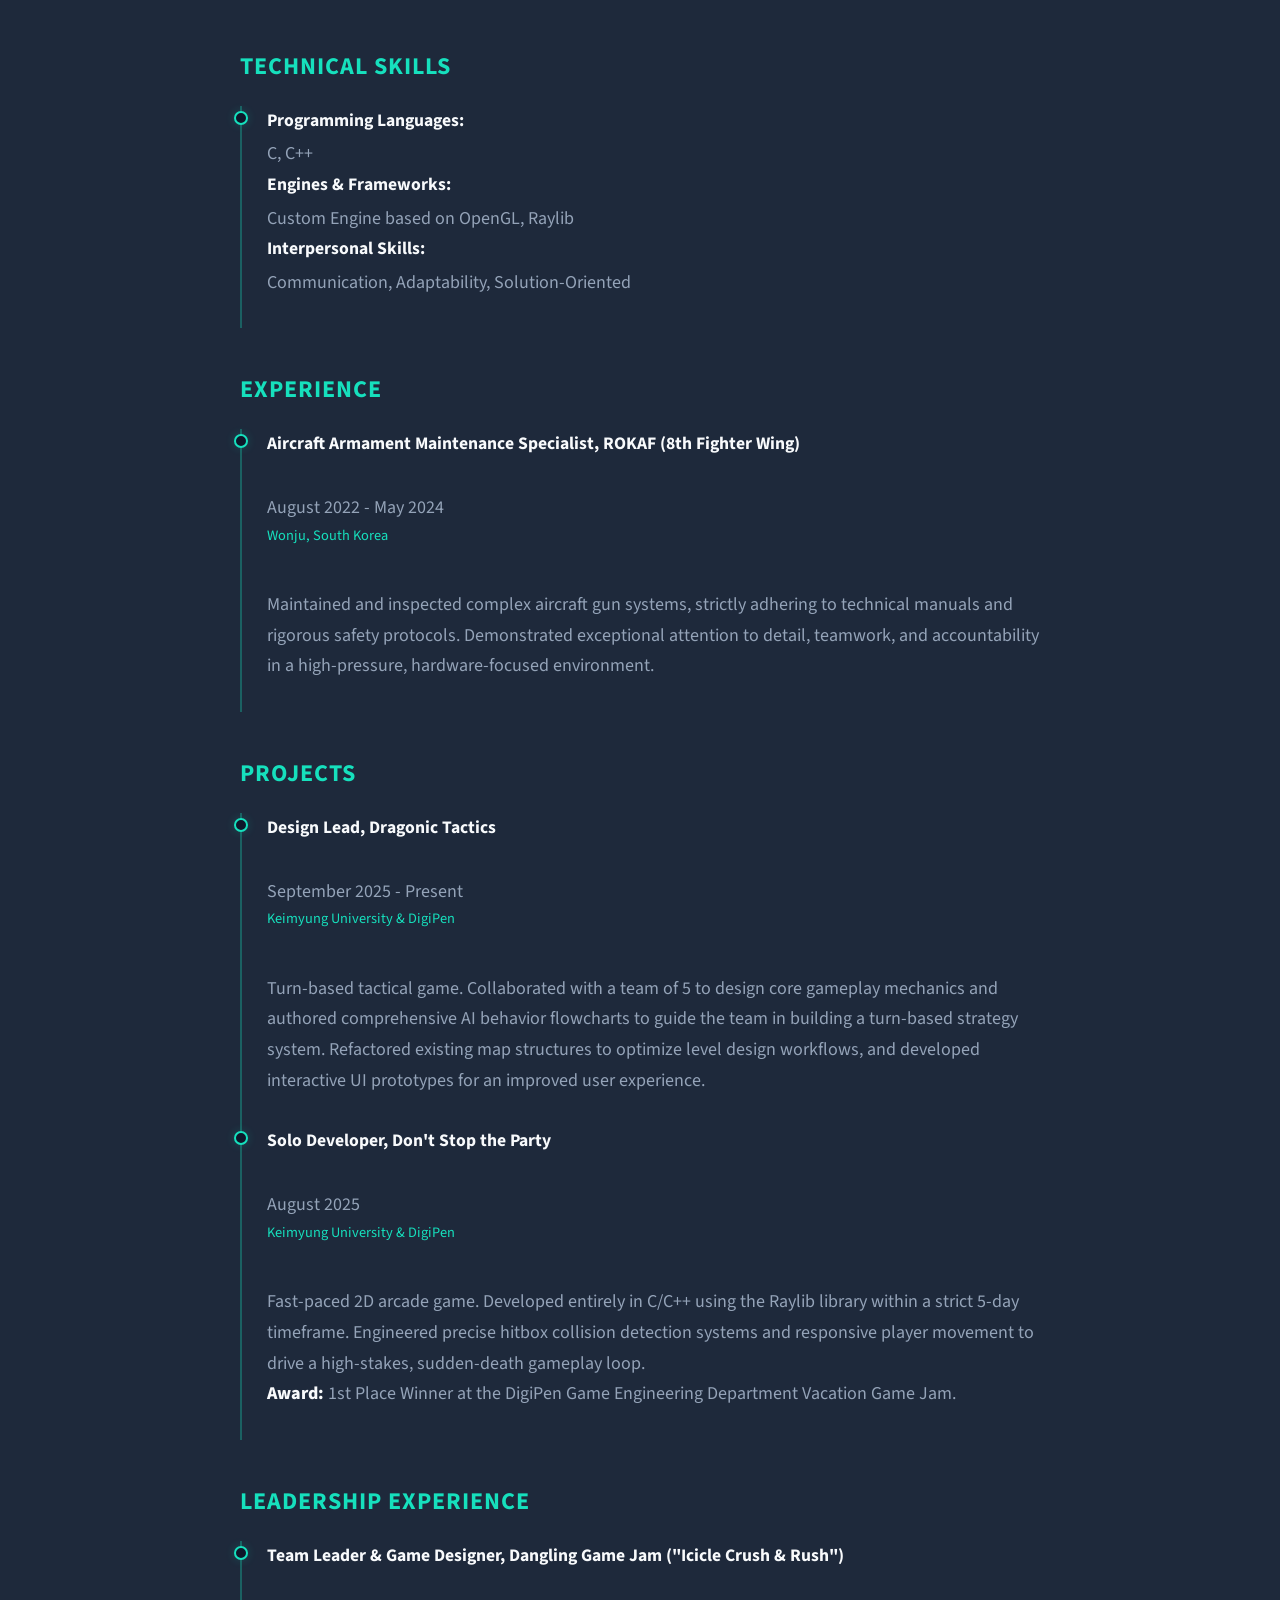
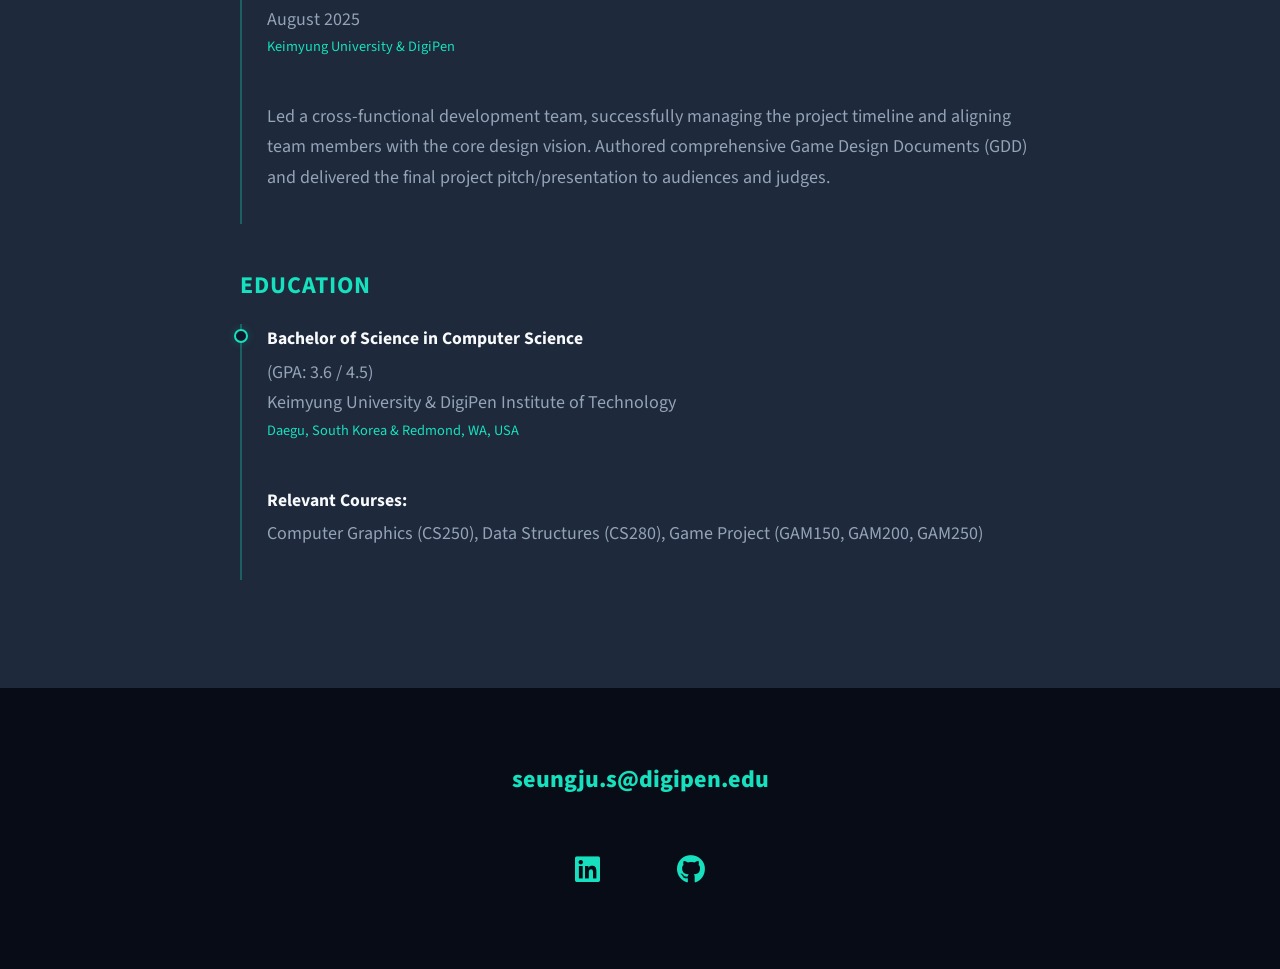
==== commit 044ca146: "Update index.html" ====
--- a/index.html
+++ b/index.html
@@ -65,7 +65,7 @@
 
     <!-- My Services -->
     <section class="my-services" id="skills">
-        <h2 class="section__title section__title--services">SKLILZ</h2>
+        <h2 class="section__title section__title--services">SKILLS</h2>
         <div class="services">
             <div class="service">
                 <h3>Mechanic Design & Implementation</h3>
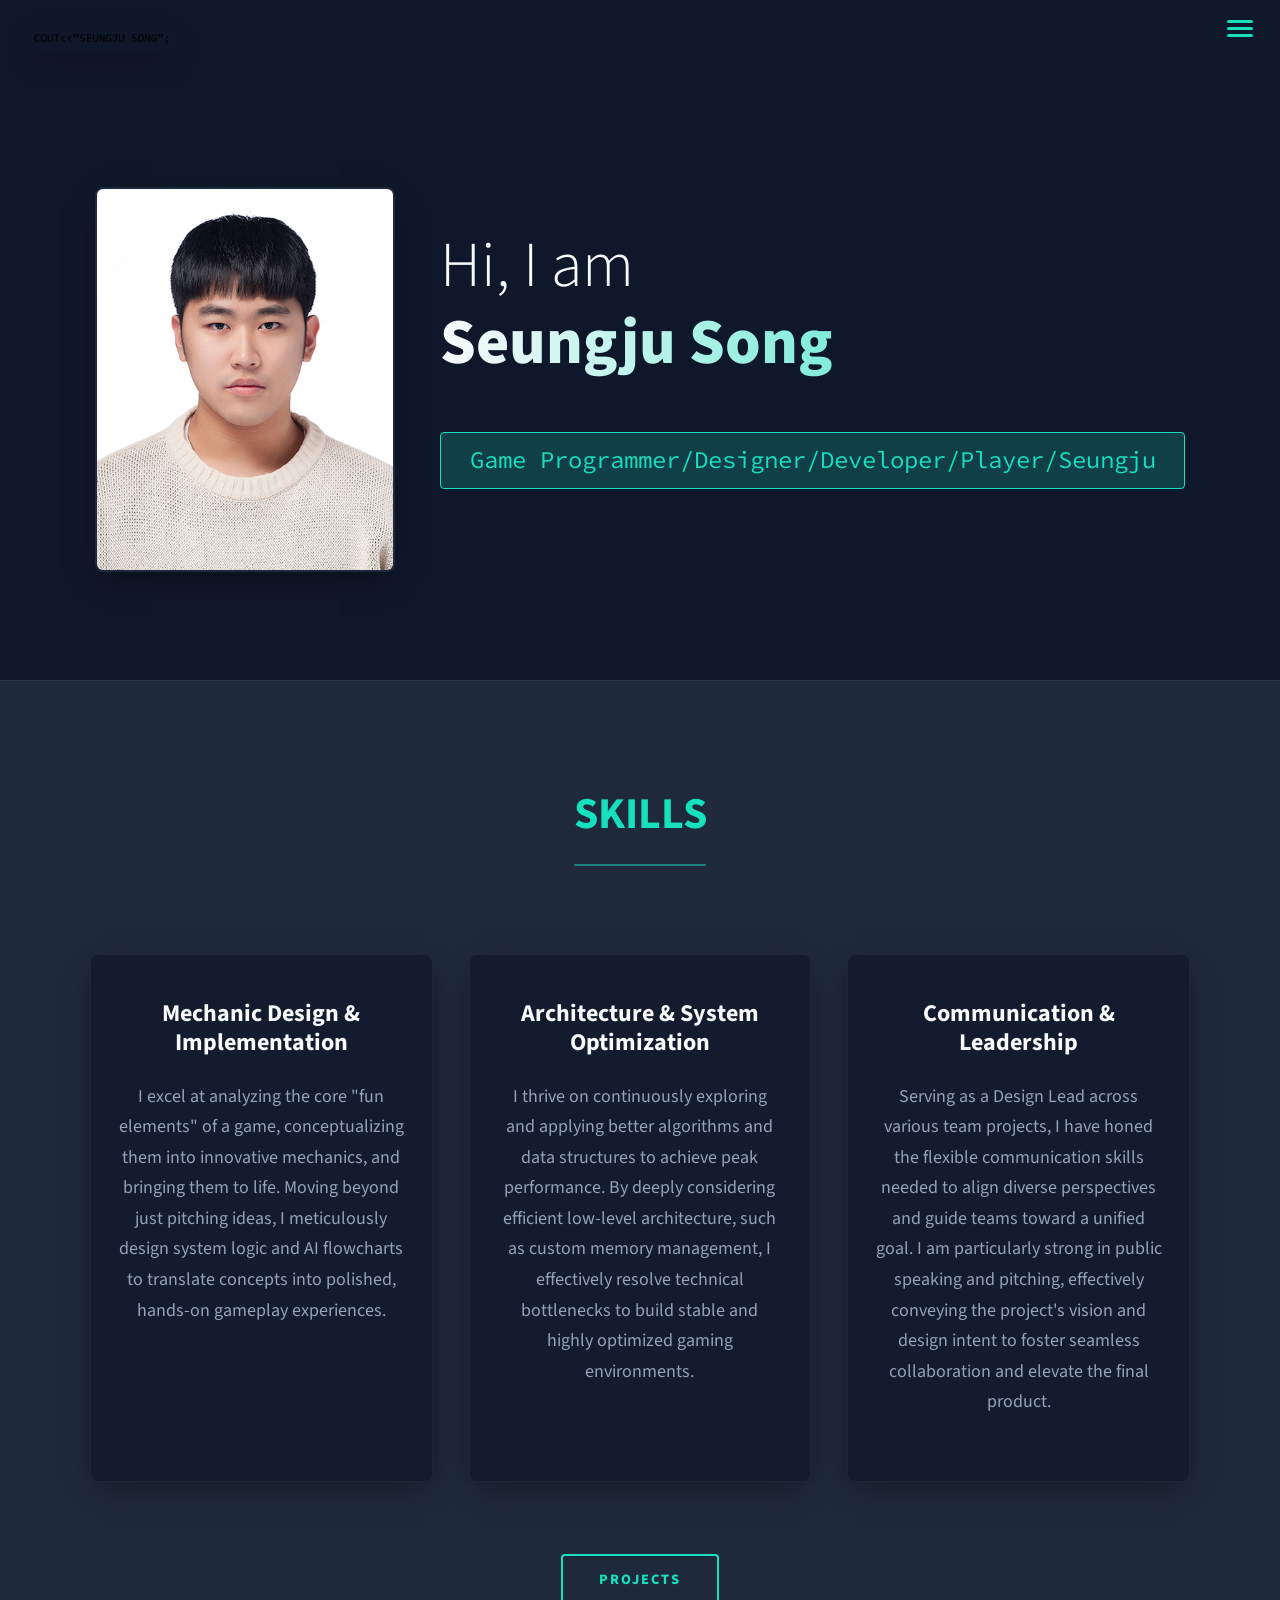
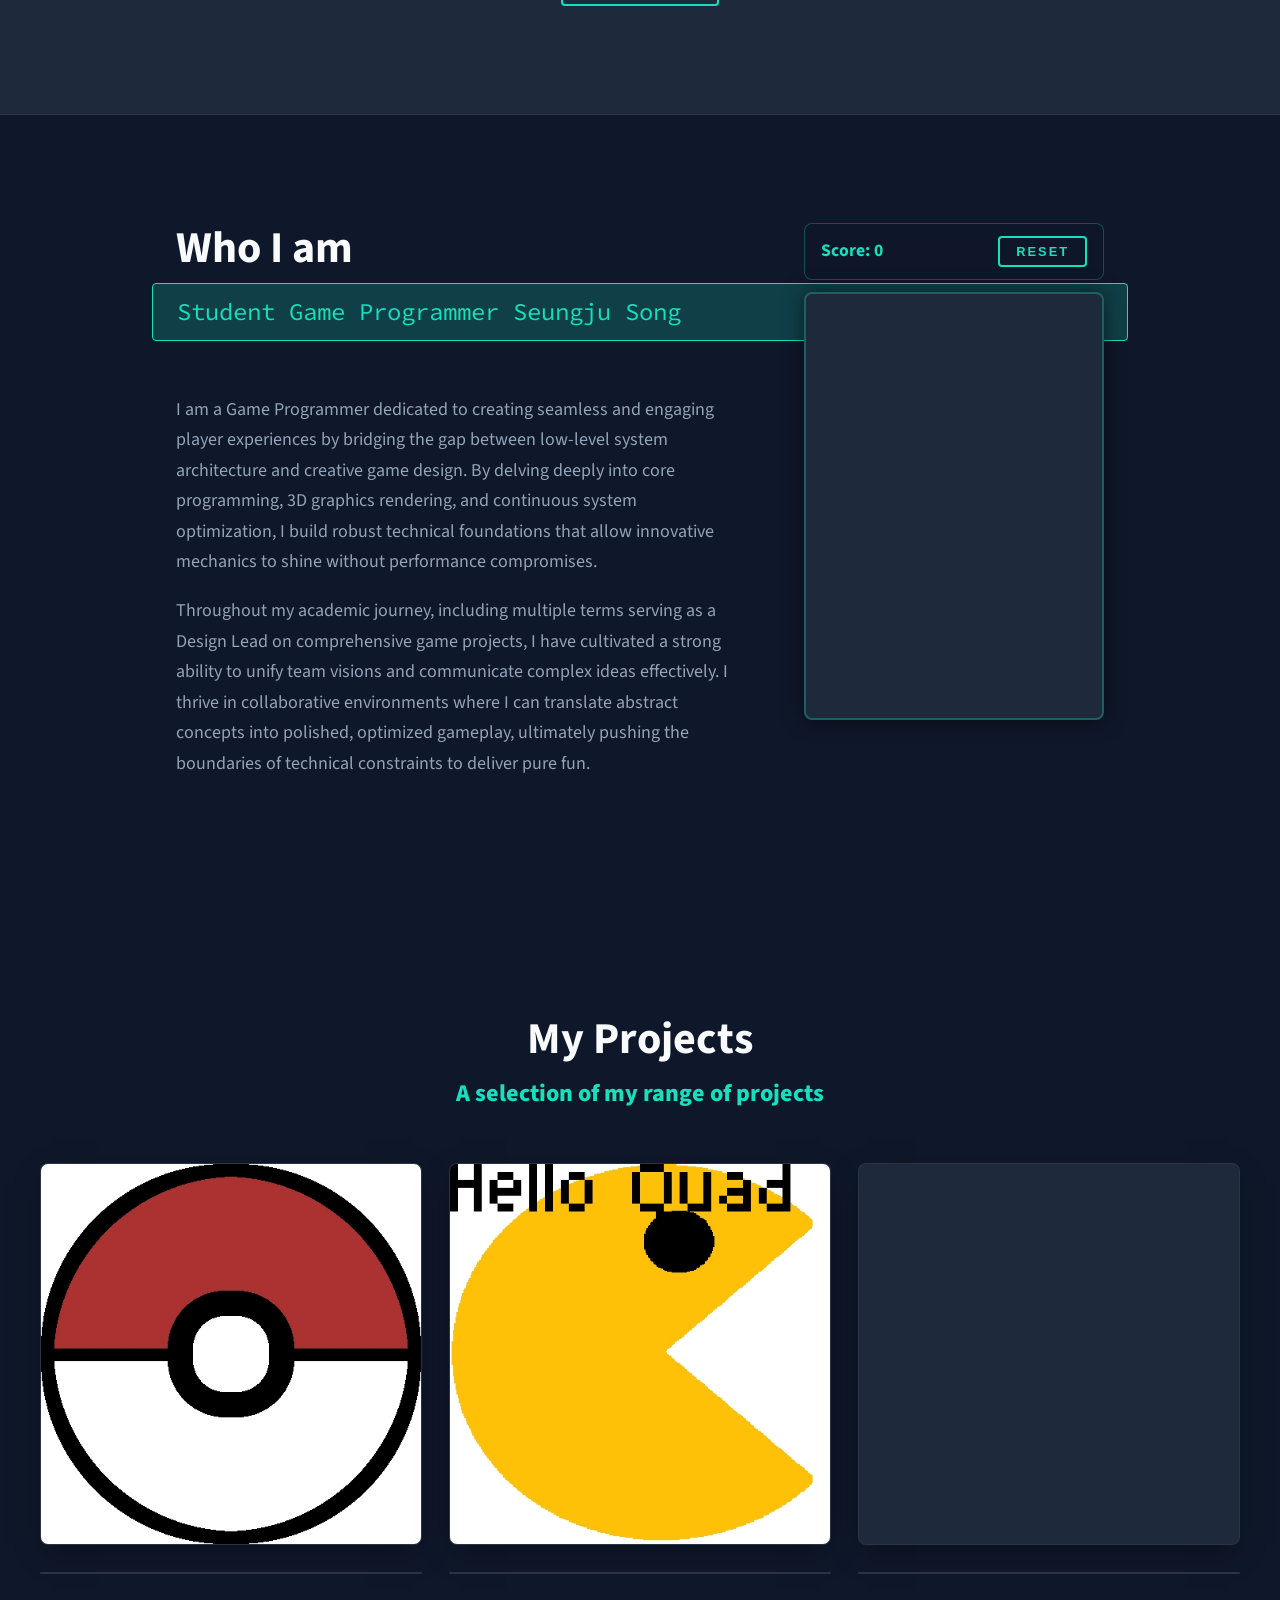
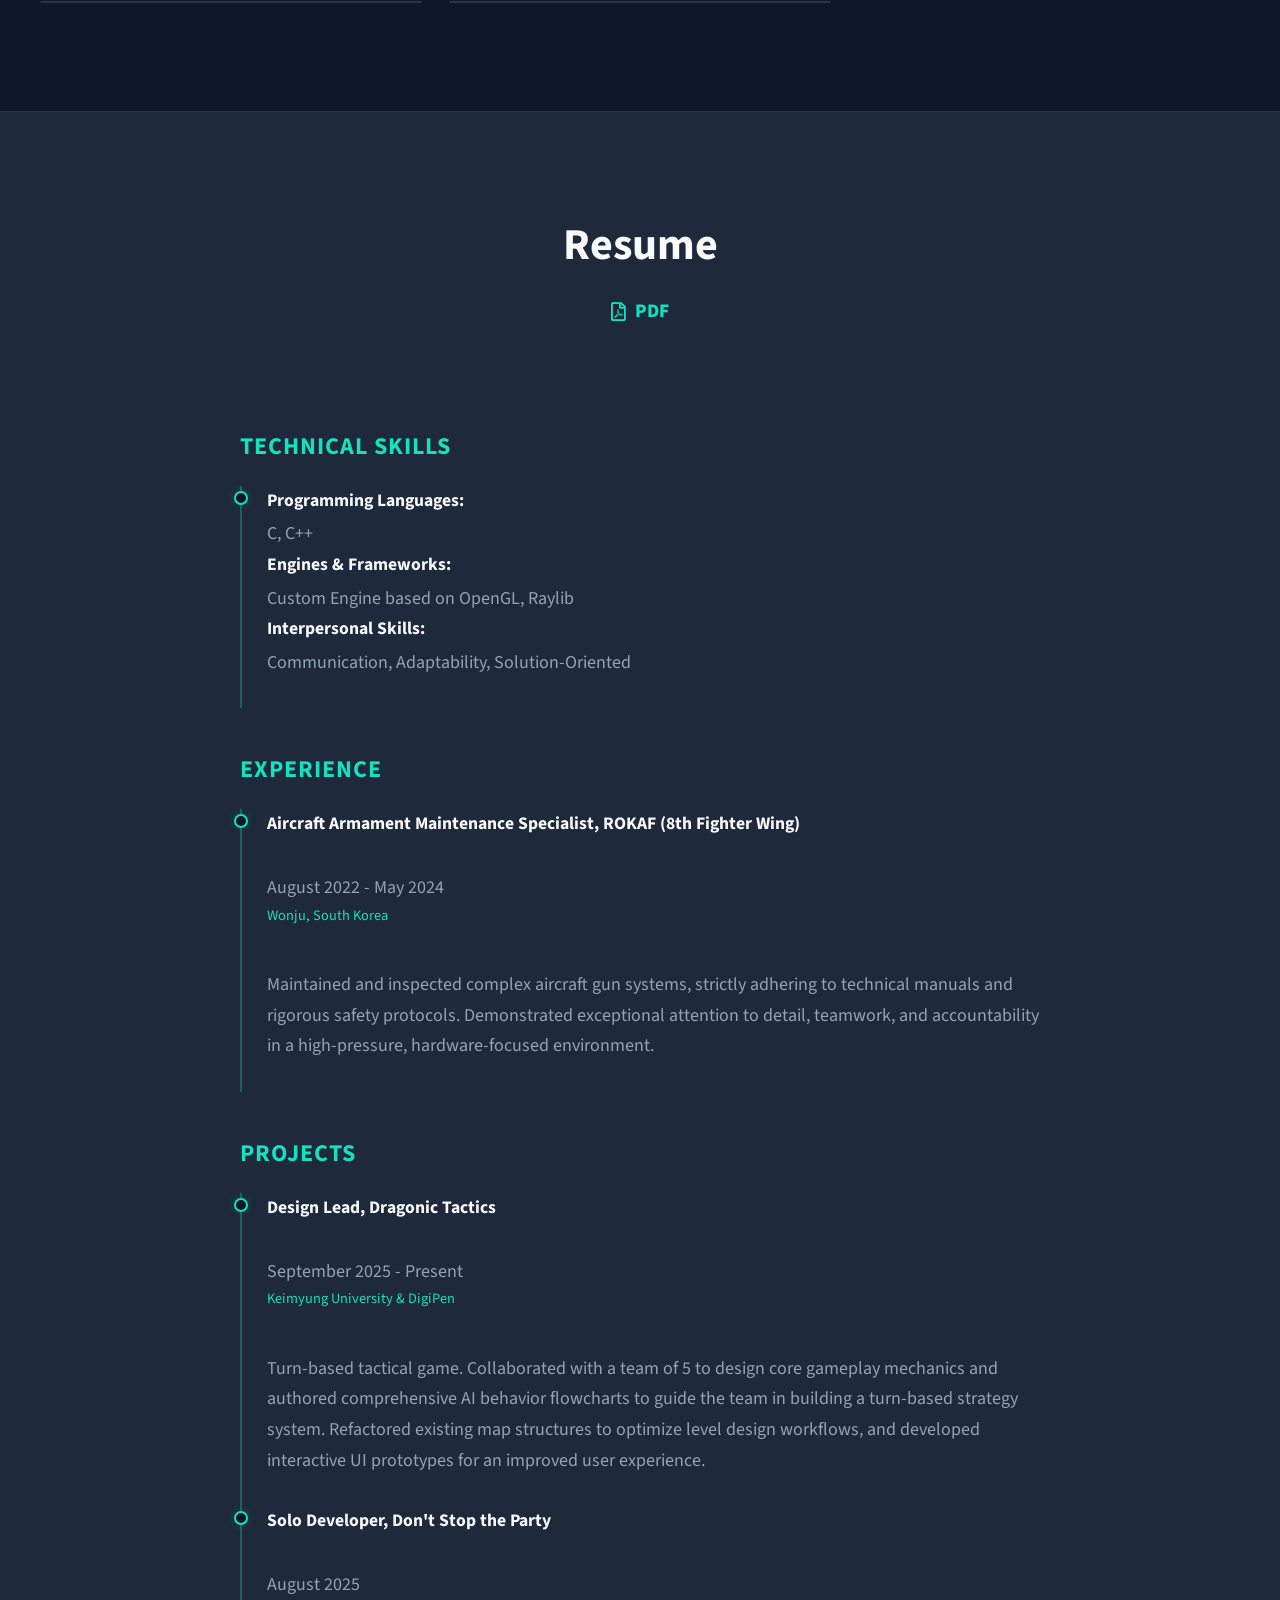
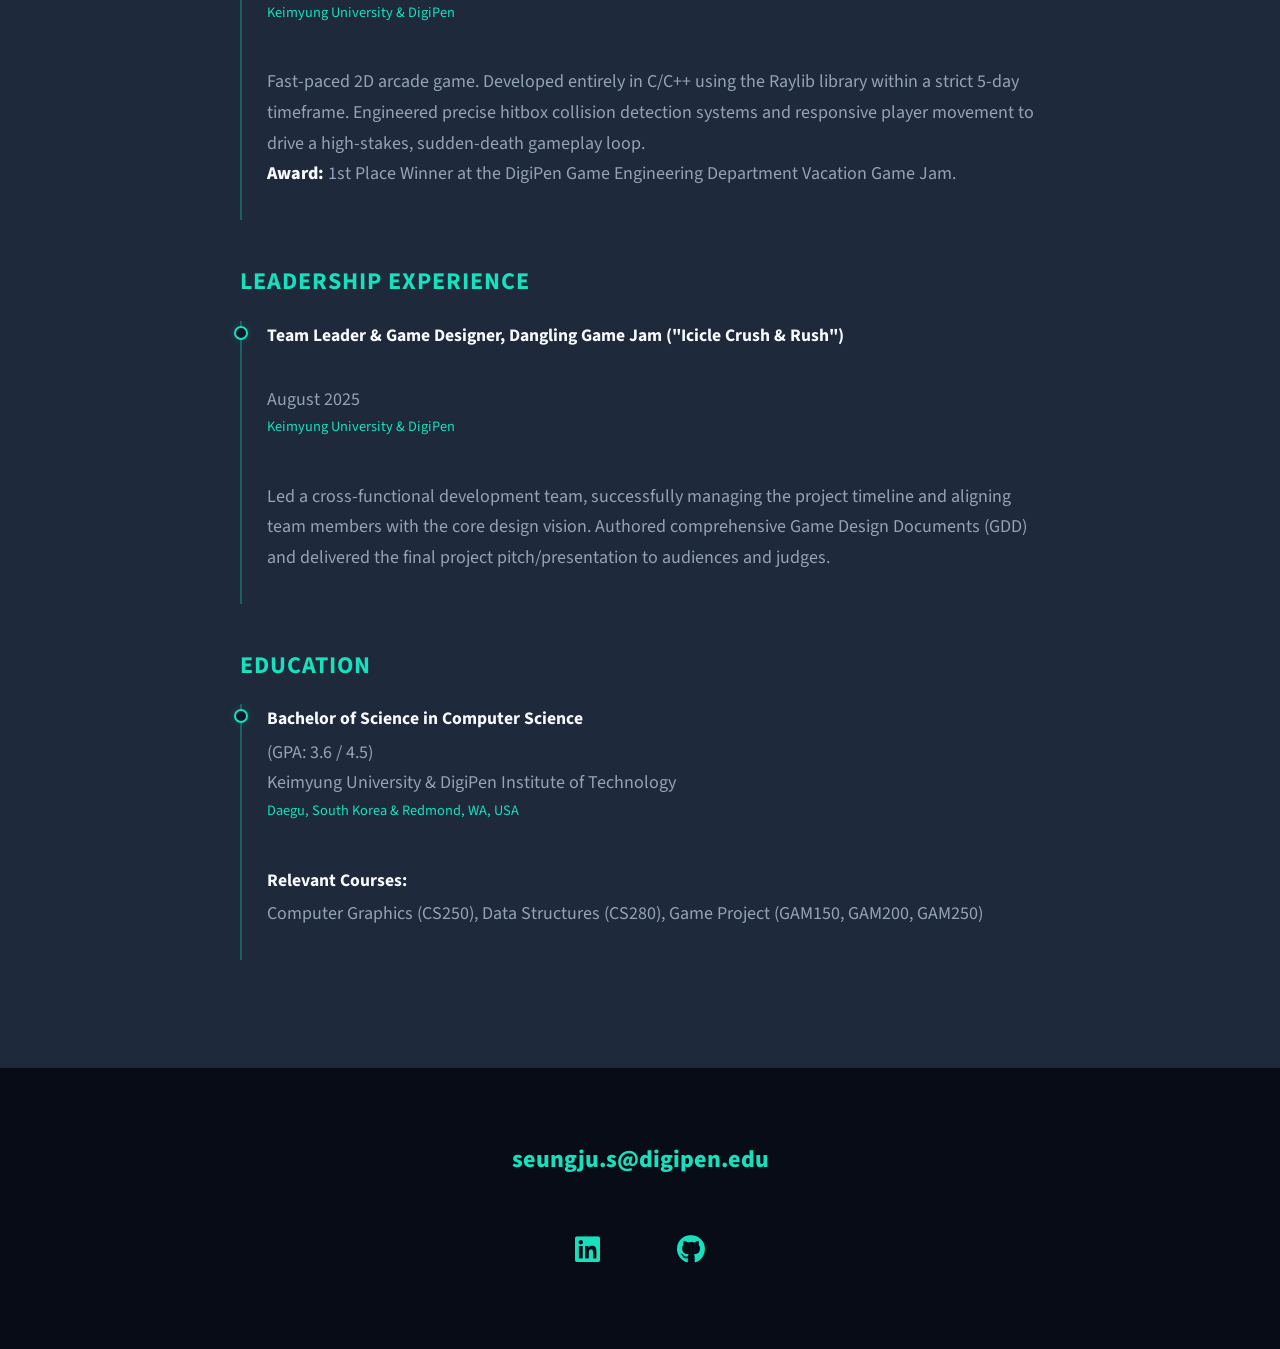
==== commit 356aeaec: "pokemon" ====
--- a/index.html
+++ b/index.html
@@ -122,6 +122,10 @@
             A selection of my range of projects
         </p>
         <div class="portfolio">
+            <a href="portfolio/pokemon_type_effectiveness_graph.html" class="portfolio__item" target="_blank">
+                <img src="img/portfolio_thumbnails/pokemon_graph.jpg" alt="Pokémon Type Effectiveness Graph" class="portfolio__img" />
+            </a>
+
             <a href="portfolio/01_hello.html" class="portfolio__item">
                 <img src="img/portfolio_thumbnails/01_hello.jpg" alt="" class="portfolio__img" />
             </a>
